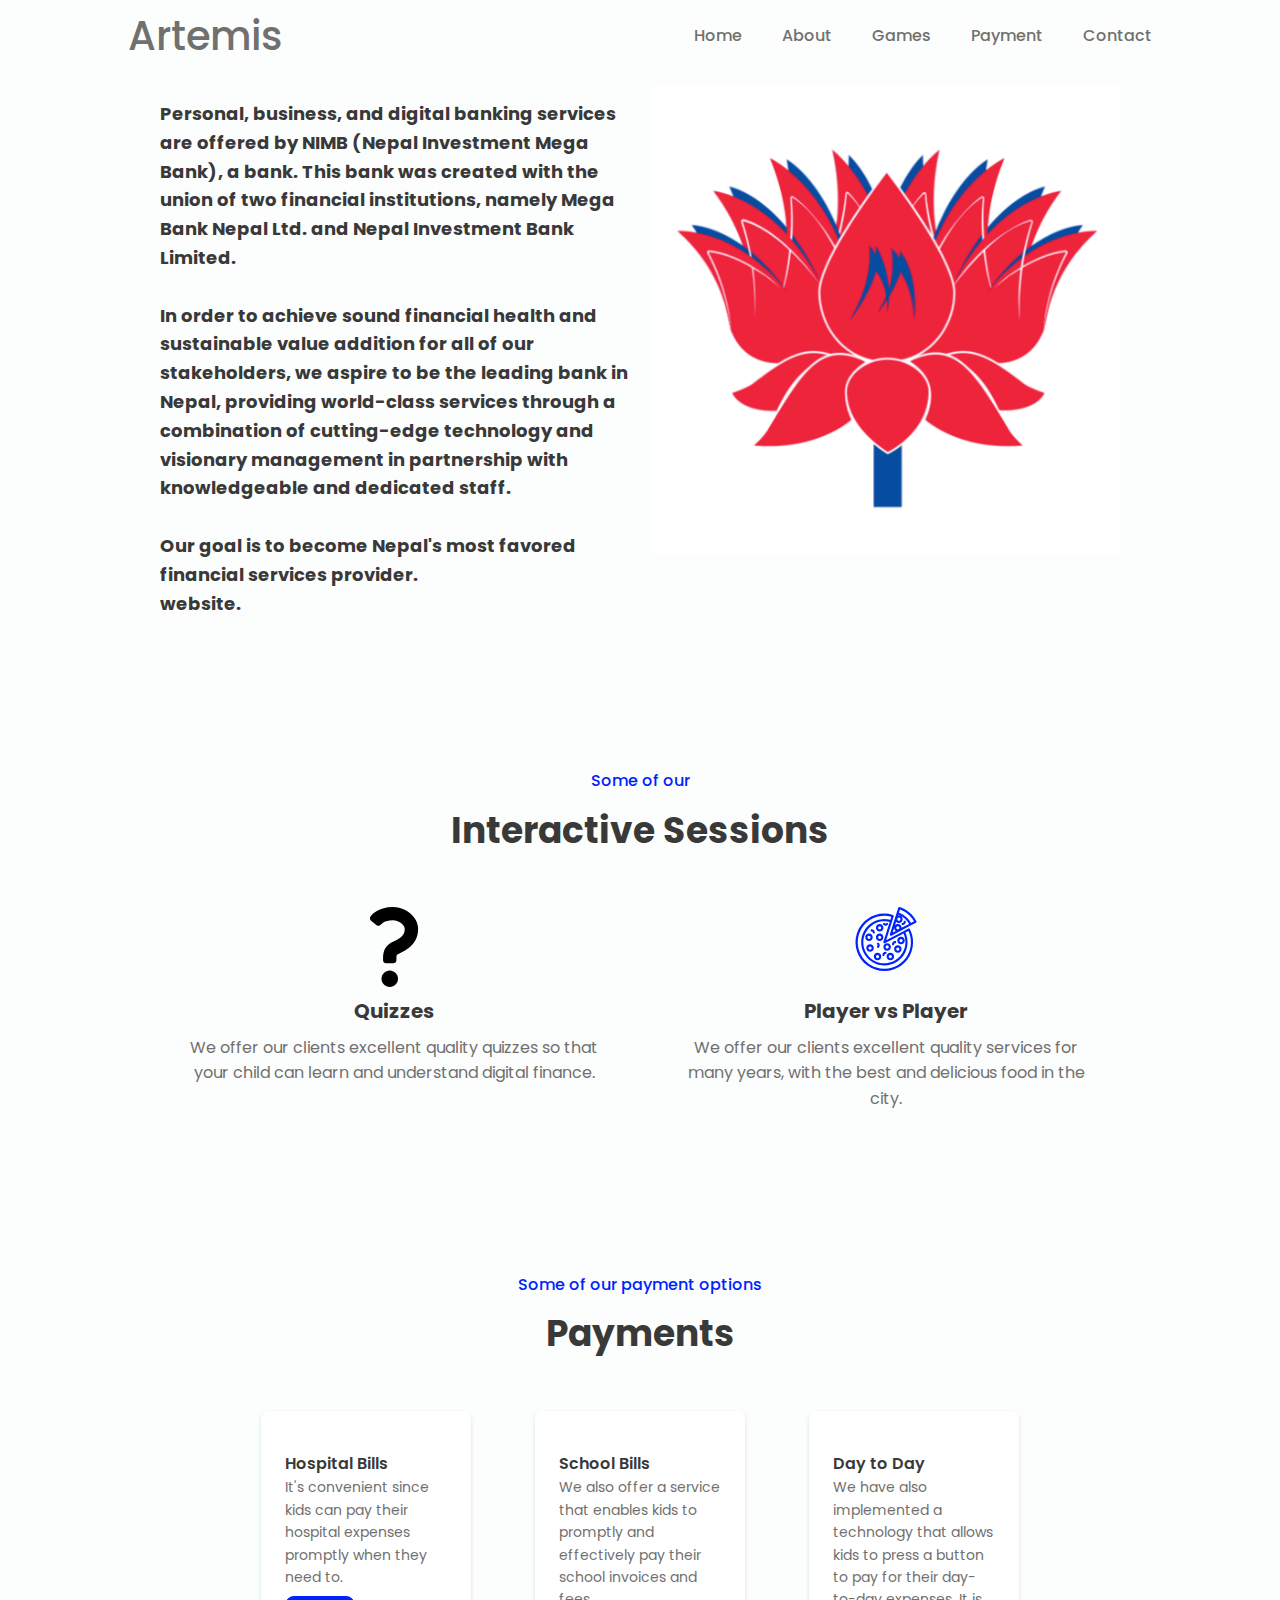
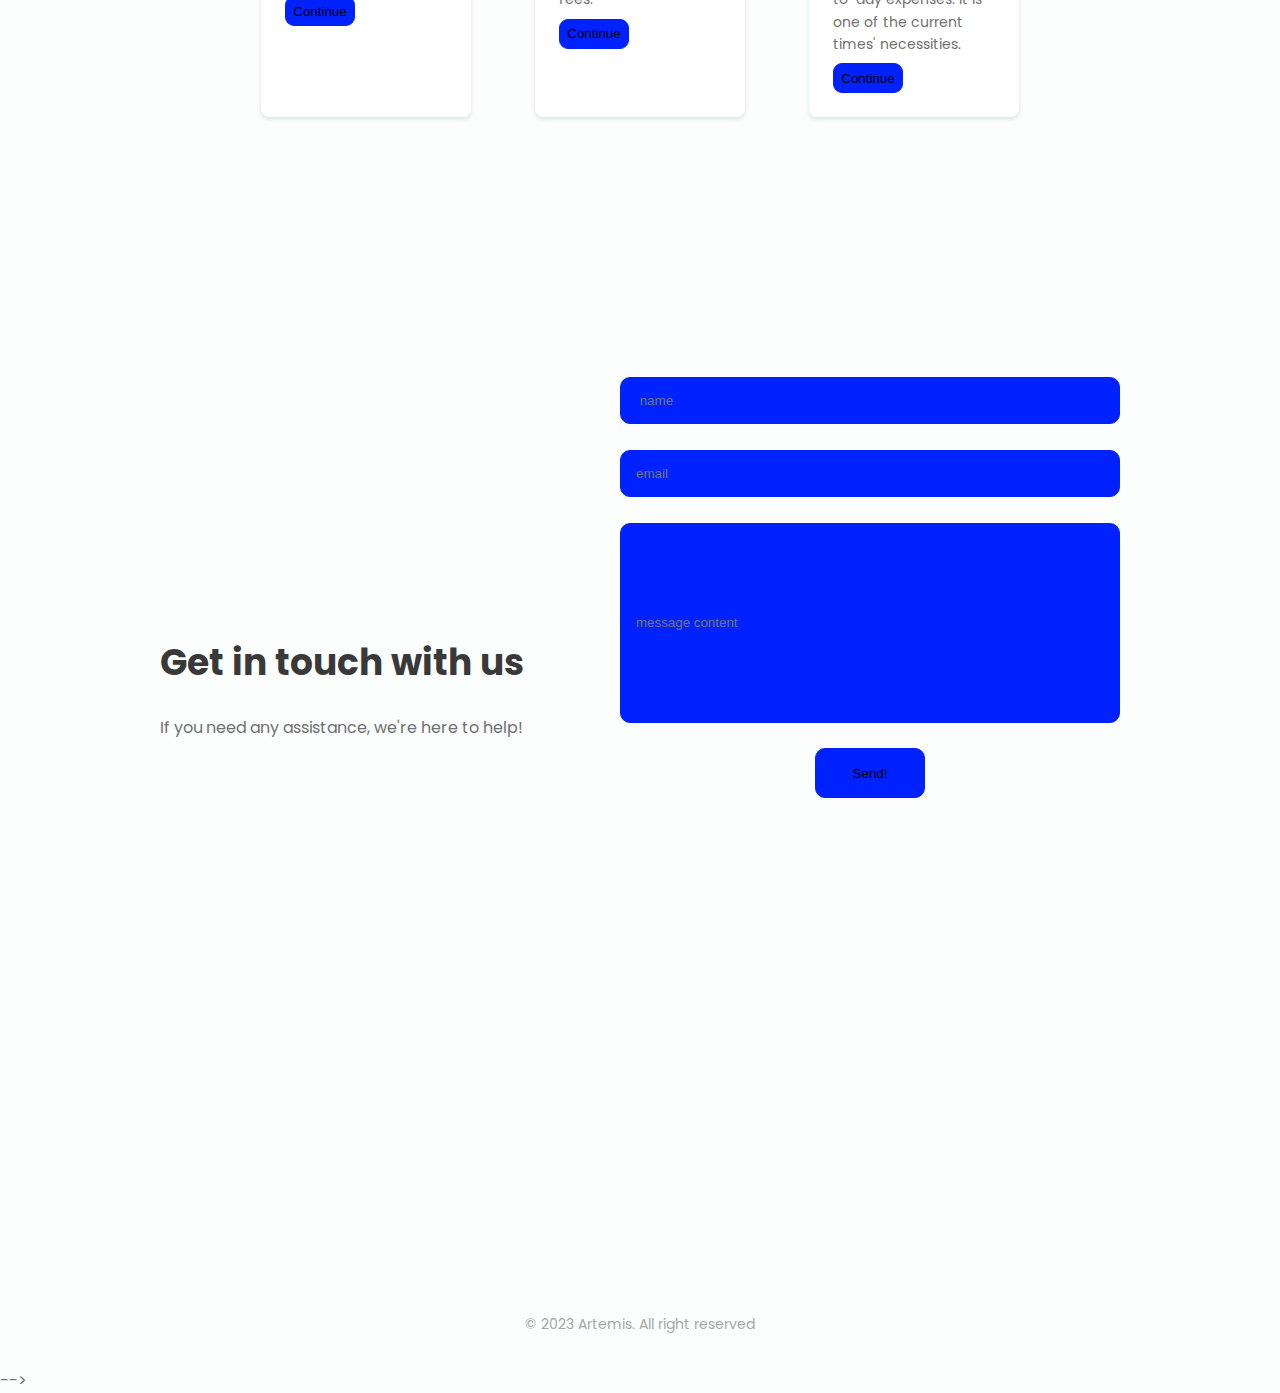
==== index.html @ 24372fba "Update index.html" ====
<!DOCTYPE html>
<html lang="en">
    <head>
        <meta charset="UTF-8">
        <meta name="viewport" content="width=device-width, initial-scale=1.0">

        <!--========== BOX ICONS ==========-->
        <link href='https://cdn.jsdelivr.net/npm/boxicons@2.0.5/css/boxicons.min.css' rel='stylesheet'>

        <!--========== CSS ==========-->
        <link rel="stylesheet" href="styles.css">

        <title>Home Page</title>
    </head>
    <body>

      
        <!--========== HEADER ==========-->
        <header class="l-header" id="header">
            <nav class="nav bd-container">
                <a href="#" class="nav__logo">Artemis</a>

                <div class="nav__menu" id="nav-menu">
                    <ul class="nav__list">
                        <li class="nav__item"><a href="#home" class="nav__link active-link">Home</a></li>
                        <li class="nav__item"><a href="#about" class="nav__link">About</a></li>
                        <li class="nav__item"><a href="#services" class="nav__link">Games</a></li>
                       
                        <li class="nav__item"><a href="#payment" class="nav__link">Payment</a></li>
                        <li class="nav__item"><a href="#contact" class="nav__link">Contact</a></li>


                       
                    </ul>
                </div>

                <div class="nav__toggle" id="nav-toggle">
                    <i class='bx bx-menu'></i>
                </div>
            </nav>
        </header>

        <main class="l-main">
            <!--========== HOME ==========-->
            <section class="home" id="home">
                <div class="home__container bd-container bd-grid">
                    <div class="home__data">
                        <h1 class="home__title">About us</h1>
                        <h2 class="home__subtitle">Personal, business, and digital banking services are offered by NIMB (Nepal Investment Mega Bank), a bank. This bank was created with the union of two financial institutions, namely Mega Bank Nepal Ltd. and Nepal Investment Bank Limited. 

<br><br>In order to achieve sound financial health and sustainable value addition for all of our stakeholders, we aspire to be the leading bank in Nepal, providing world-class services through a combination of cutting-edge technology and visionary management in partnership with knowledgeable and dedicated staff.
<br><br>Our goal is to become Nepal's most favored financial services provider.
<br> website.</h2>
                        
                    </div>
    
                    <img src="./unnamed.png" alt="" class="home__img">
                </div>
            </section>
            
            <!--========== ABOUT ==========-->
           
            <!--========== SERVICES ==========-->
            <section class="services section bd-container" id="services">
                <span class="section-subtitle">Some of our</span>
                <h2 class="section-title">Interactive Sessions</h2>

                <div class="services__container  bd-grid">
                    <div class="services__content">
                        <svg height="80px" width="80px" version="1.1" id="_x32_" xmlns="http://www.w3.org/2000/svg" xmlns:xlink="http://www.w3.org/1999/xlink" 
                        viewBox="0 0 512 512"  xml:space="preserve">
                   <style type="text/css">
                       .st0{fill:#000000;}
                   </style>
                   <g>
                       <path class="st0" d="M396.138,85.295c-13.172-25.037-33.795-45.898-59.342-61.03C311.26,9.2,280.435,0.001,246.98,0.001
                           c-41.238-0.102-75.5,10.642-101.359,25.521c-25.962,14.826-37.156,32.088-37.156,32.088c-4.363,3.786-6.824,9.294-6.721,15.056
                           c0.118,5.77,2.775,11.186,7.273,14.784l35.933,28.78c7.324,5.864,17.806,5.644,24.875-0.518c0,0,4.414-7.978,18.247-15.88
                           c13.91-7.85,31.945-14.173,58.908-14.258c23.517-0.051,44.022,8.725,58.016,20.717c6.952,5.941,12.145,12.594,15.328,18.68
                           c3.208,6.136,4.379,11.5,4.363,15.574c-0.068,13.766-2.742,22.77-6.603,30.442c-2.945,5.729-6.789,10.813-11.738,15.744
                           c-7.384,7.384-17.398,14.207-28.634,20.479c-11.245,6.348-23.365,11.932-35.612,18.68c-13.978,7.74-28.77,18.858-39.701,35.544
                           c-5.449,8.249-9.71,17.686-12.416,27.641c-2.742,9.964-3.98,20.412-3.98,31.071c0,11.372,0,20.708,0,20.708
                           c0,10.719,8.69,19.41,19.41,19.41h46.762c10.719,0,19.41-8.691,19.41-19.41c0,0,0-9.336,0-20.708c0-4.107,0.467-6.755,0.917-8.436
                           c0.773-2.512,1.206-3.14,2.47-4.668c1.29-1.452,3.895-3.674,8.698-6.331c7.019-3.946,18.298-9.276,31.07-16.176
                           c19.121-10.456,42.367-24.646,61.972-48.062c9.752-11.686,18.374-25.758,24.323-41.968c6.001-16.21,9.242-34.431,9.226-53.96
                           C410.243,120.761,404.879,101.971,396.138,85.295z"/>
                       <path class="st0" d="M228.809,406.44c-29.152,0-52.788,23.644-52.788,52.788c0,29.136,23.637,52.772,52.788,52.772
                           c29.136,0,52.763-23.636,52.763-52.772C281.572,430.084,257.945,406.44,228.809,406.44z"/>
                   </g>
                   </svg>
                        <h3 class="services__title">Quizzes</h3>
                        <p class="services__description">We offer our clients excellent quality quizzes so that your child can learn and understand digital finance.</p>
                    </div>

                    <div class="services__content">
                        <svg class="services__img" xmlns="">
                            <g clip-path="url(#clip0)">
                            <path d="M55.82 22.0395C55.5475 21.5164 54.9027 21.3132 54.3795 21.5855L54.3794 
                            21.5857L49.4885 24.1283H49.481L32.1524 33.1455L38.0258 14.5397C38.0258 14.5323 
                            38.0343 14.5269 38.0364 14.5184L39.6917 9.24302C39.8672 8.68077 39.5542 8.08249 
                            38.9922 7.90602C23.9044 3.04166 7.72977 11.3293 2.86527 26.4172C-1.99923 41.5051 
                            6.28852 57.6796 21.3763 62.5441C21.4918 62.5813 21.6074 62.6178 21.7234 62.6535C24.5311 
                            63.5434 27.4587 63.9975 30.4042 64.0002C42.9131 63.965 53.9649 55.8488 57.7422 
                            43.9239C60.0541 36.6656 59.3619 28.7836 55.82 22.0395ZM29.3406 34.962C29.164 
                            35.5247 29.4769 36.1241 30.0396 36.3008C30.3091 36.3854 30.601 36.3598 30.8517 
                            36.2296L49.4682 26.5439C49.5504 26.7222 49.638 26.8984 49.7149 27.0778C49.8216 
                            27.3362 49.9284 27.5957 50.0352 27.8584C50.173 28.2183 50.2969 28.5814 50.4133 
                            28.9466C50.5019 29.2243 50.5884 29.503 50.6653 29.7828C50.7625 30.1405 50.8457 
                            30.5015 50.9237 30.8635C50.9867 31.1539 51.0508 31.4433 51.101 31.7349C51.1629 
                            32.0969 51.2078 32.46 51.2505 32.8241C51.2857 33.1178 51.3242 33.4104 51.3466 
                            33.7051C51.3744 34.0778 51.3808 34.4526 51.3882 34.8253C51.3946 35.1126 51.4085 
                            35.3988 51.4021 35.686C51.3946 36.0822 51.3605 36.4784 51.3306 36.8746C51.3092 
                            37.1394 51.2996 37.4086 51.2697 37.6691C51.2163 38.1219 51.1341 38.5725 51.0561 
                            39.0232C51.0187 39.2304 50.9953 39.4386 50.9493 39.6447C50.8084 40.3036 50.6386 
                            40.9603 50.4325 41.6118C48.7654 46.9422 45.0355 51.3845 40.074 53.9491C39.6361 
                            54.1776 39.1865 54.3687 38.738 54.5642C28.0956 59.2052 15.7058 54.3402 11.0648 
                            43.6977C7.01535 34.4119 10.1643 23.5587 18.5549 17.8822C19.2289 17.4217 19.9288 
                            17.0002 20.6512 16.62C21.2172 16.3252 21.7949 16.0658 22.3769 15.8255C22.4784 
                            15.7828 22.5798 15.74 22.6823 15.6995C23.2519 15.4767 23.8243 15.2783 24.3995 
                            15.1047C24.4977 15.0748 24.5981 15.0502 24.6974 15.0224C25.2613 14.8633 25.8283 
                            14.7245 26.4007 14.6145C26.4456 14.6059 26.4904 14.5942 26.5363 14.5857C27.1344 
                            14.4789 27.7377 14.3956 28.3432 14.3368L28.6956 14.3048C29.2936 14.2578 29.8938 
                            14.2322 30.495 14.2375C30.5879 14.2375 30.6797 14.2439 30.7716 14.2461C31.3109 
                            14.2567 31.8512 14.2909 32.3905 14.3443C32.5144 14.3561 32.6372 14.3657 32.7611 
                            14.3796C33.3569 14.4507 33.9522 14.5461 34.5466 14.6657C34.6715 14.6914 34.7965 14.7234 34.9214 
                            14.7512C35.1681 14.8067 35.4137 14.8804 35.6604 14.9445L29.3406 34.962ZM55.6993 43.2777C51.2801 
                            57.2726 36.3525 65.0352 22.3577 60.616C15.642 58.4955 10.0427 53.7957 6.79003 47.5492C-0.00601205
                            34.5574 5.01667 18.5164 18.0083 11.7204C23.9533 8.61056 30.8553 7.86704 37.3263 9.6392L36.3097 
                            12.8824C36.0897 12.8236 35.8675 12.7895 35.6465 12.7382C35.3261 12.6613 34.9983 12.5887 34.6726 
                            12.5246C34.2743 12.4488 33.877 12.3879 33.4776 12.3335C33.1412 12.2865 32.8059 12.2406 32.4695 
                            12.2096C32.0733 12.1722 31.6793 12.1541 31.2842 12.137C30.9457 12.1231 30.6082 12.1071 30.2707 
                            12.1071C29.8724 12.1071 29.4762 12.1306 29.079 12.153C28.7458 12.1712 28.4148 12.1829 28.0837 
                            12.216C27.6779 12.2555 27.2743 12.3228 26.8717 12.3826C26.5513 12.4307 26.2309 12.4702 25.917 
                            12.5321C25.4984 12.6154 25.084 12.7254 24.6686 12.8311C24.3728 12.9069 24.0749 12.9699 23.7812 
                            13.0575C23.338 13.1899 22.9013 13.3533 22.4634 13.5135C22.205 13.6075 21.9434 13.6854 21.6881 
                            13.7901C21.1542 14.0037 20.6363 14.2557 20.1173 14.512C19.9667 14.5867 19.8108 14.6444 19.6613 
                            14.7256C19.0408 15.0459 18.446 15.4037 17.864 15.7742C7.77422 22.2215 4.26621 35.2991 9.77477 
                            45.9303C9.78332 45.9474 9.78972 45.9645 9.79827 45.9805C9.81963 46.0211 9.84632 46.0574 9.86661 
                            46.0979C12.6976 51.506 17.5617 55.5673 23.3882 57.3877C23.4202 57.3983 23.4523 57.4037 23.4833 
                            57.4133C24.1154 57.6098 24.7519 57.7732 25.3916 57.9141C25.6222 57.9654 25.854 58.0049 26.0857 
                            58.0497C26.5395 58.1352 26.9945 58.2099 27.4505 58.2633C27.7046 58.2954 27.9577 58.3263 28.2119 
                            58.3509C28.6871 58.3957 29.1623 58.4224 29.6375 58.4374C29.8511 58.4449 30.0646 58.4609 30.2697 
                            58.462C30.3081 58.462 30.3466 58.462 30.385 58.462C30.9681 58.462 31.5501 58.4321 32.1299 
                            58.3872C32.3061 58.3733 32.4813 58.3573 32.6564 58.3391C33.2843 58.2772 33.9101 58.196 34.5306 
                            58.0818C34.6373 58.0626 34.7441 58.0359 34.8509 58.0145C35.4148 57.9077 35.9743 57.7668 36.5307 
                            57.6119C36.677 57.5713 36.8233 57.534 36.9685 57.4902C37.5836 57.3065 38.1913 57.094 38.7936 
                            56.858C38.9281 56.8046 39.0605 56.7512 39.194 56.6935C39.8241 56.4319 40.4488 56.1521 41.0607 
                            55.8392C46.5215 53.0152 50.6262 48.1245 52.4604 42.2568C52.4924 42.1564 52.5106 42.0539 52.5405 
                            41.9535C52.7274 41.3352 52.8961 40.7158 53.0296 40.0911C53.0819 39.8455 53.1107 39.5988 53.1545 
                            39.3521C53.2421 38.8673 53.3318 38.3835 53.3884 37.8966C53.4204 37.6189 53.429 37.3413 53.4514 
                            37.0626C53.4866 36.6066 53.5251 36.1516 53.5336 35.6967C53.54 35.402 53.524 35.1083 53.5187 
                            34.8136C53.5101 34.3768 53.5027 33.9401 53.4685 33.5044C53.445 33.1979 53.4023 32.8935 53.367 
                            32.5881C53.3168 32.1684 53.2666 31.7509 53.1951 31.3344C53.1396 31.014 53.068 30.7044 52.9997 
                            30.3893C52.9121 29.991 52.8224 29.5938 52.7146 29.1986C52.6249 28.8783 52.5213 28.5515 
                            52.4177 28.229C52.297 27.8552 52.1721 27.4815 52.0322 27.1141C51.9051 26.7788 51.7652 
                            26.4467 51.6221 26.1156C51.5399 25.9266 51.4758 25.7333 51.3882 25.5454L54.4007 
                            23.9777C57.2654 30.0137 57.7296 36.9125 55.6993 43.2777Z"/>
                            <path d="M62.4099 14.2524C58.9465 7.45084 52.8892 2.33112 45.6056 0.0494396C45.0432 -0.127563 44.4439 
                            0.184527 44.2665 0.74677L42.5888 6.06592L35.8686 27.366C35.7386 27.7788 35.8706 28.2291 36.2029 
                            28.5065C36.5352 28.7839 37.002 28.8333 37.385 28.6315L57.0448 18.2729L61.9571 15.6833C62.4744 
                            15.4107 62.6762 14.7729 62.4099 14.2524ZM44.8965 10.6002C45.7812 10.6002 46.4984 11.3174 46.4984 
                            12.202C46.4984 13.0866 45.7812 13.8038 44.8965 13.8038C44.0119 13.8038 43.2947 13.0866 43.2947 
                            12.202C43.2947 11.3174 44.0119 10.6002 44.8965 10.6002ZM38.6878 25.5314L40.1167 21.0003C40.1946 
                            22.1759 40.8244 23.2453 41.8146 23.8836L38.6878 25.5314ZM43.8287 22.3469C42.944 22.3469 42.2268 
                            21.6297 42.2268 20.7451C42.2268 19.8605 42.944 19.1433 43.8287 19.1433C44.7133 19.1433 45.4305 
                            19.8605 45.4305 20.7451C45.4305 21.6299 44.7133 22.3469 43.8287 22.3469ZM47.5673 20.8583C47.5673 
                            20.8188 47.5791 20.7825 47.5791 20.743C47.5884 18.6876 45.9297 17.0139 43.8744 17.0046C42.7351 16.9994 
                            41.6562 17.5164 40.9464 18.4075L42.1136 14.672C43.4742 16.2298 45.84 16.3897 47.3979 15.0292C48.9557 
                            13.6686 49.1156 11.3028 47.7551 9.74493C46.8342 8.69052 45.4021 8.23774 44.0424 8.57119L44.2944 
                            7.77561C44.4759 7.84289 44.6607 7.90482 44.8401 7.97744C45.0857 8.07675 45.3302 8.17714 45.5705 
                            8.28499C45.9379 8.44945 46.2967 8.62778 46.6523 8.81253C46.8744 8.92786 47.0997 9.03999 47.3176 
                            9.16386C47.6956 9.37744 48.0651 9.61024 48.425 9.84731C48.6022 9.96264 48.7849 10.0694 48.9589 
                            10.1912C49.4722 10.5472 49.9706 10.9269 50.454 11.3306L50.4945 11.3616C50.9858 11.777 51.4556 12.2159 
                            51.9052 12.6804C52.0494 12.8278 52.1829 12.988 52.3238 13.1396C52.6218 13.46 52.9154 13.79 53.1942 
                            14.1327C53.3501 14.325 53.4964 14.5257 53.6459 14.7244C53.8904 15.0447 54.1286 15.3758 54.355 15.7143C54.5002 
                            15.9279 54.6401 16.1553 54.7821 16.3796C54.8889 16.5494 54.9818 16.7266 55.0822 16.8996L47.5673 20.8583ZM56.9829 
                            15.8937C56.8654 15.6876 56.7287 15.4964 56.6049 15.2946C56.45 15.0415 56.2941 14.7884 56.1297 14.5471C55.883 
                            14.1765 55.6213 13.8188 55.3544 13.4653C55.1867 13.2421 55.0233 13.0147 54.8471 12.799C54.5428 12.4231 54.2203 
                            12.0664 53.8946 11.7118C53.7355 11.5399 53.5859 11.3594 53.4215 11.1918C52.9271 10.6877 52.4145 10.204 51.8763 
                            9.748L51.8602 9.73305C51.3167 9.27386 50.7486 8.8435 50.1634 8.43663C49.9722 8.30421 49.7704 8.18781 49.576 
                            8.06074C49.1724 7.79697 48.7655 7.53854 48.3448 7.3004C48.1034 7.16478 47.8546 7.04304 47.6079 6.91489C47.2139 
                            6.71093 46.8177 6.51337 46.4108 6.33076C46.1428 6.21222 45.8715 6.10223 45.5981 5.9933C45.3771 5.90467 45.1646 
                            5.80108 44.9403 5.71886L45.9783 2.42229C51.9362 4.55766 56.9208 8.77582 60.0125 14.2983L56.9829 15.8937Z"/>
                            <path d="M25.6746 17.0076C23.6103 17.0076 21.937 18.6809 21.937 20.7452C21.937 22.8094 23.6103 24.4828 25.6746 
                            24.4828C27.7388 24.4828 29.4122 22.8094 29.4122 20.7452C29.4122 18.6809 27.7388 17.0076 25.6746 17.0076ZM25.6746 
                            22.347C24.7899 22.347 24.0727 21.6298 24.0727 20.7452C24.0727 19.8606 24.7899 19.1433 25.6746 19.1433C26.5592 
                            19.1433 27.2764 19.8606 27.2764 20.7452C27.2764 21.6299 26.5592 22.347 25.6746 22.347Z"/>
                            <path d="M14.9957 26.6185C12.9315 26.6185 11.2581 28.2919 11.2581 30.3561C11.2581 32.4204 12.9315 34.0938 14.9957 
                            34.0938C17.0599 34.0938 18.7333 32.4204 18.7333 30.3561C18.7333 28.2919 17.0599 26.6185 14.9957 26.6185ZM14.9957 
                            31.958C14.1111 31.958 13.3938 31.2408 13.3938 30.3561C13.3938 29.4715 14.1111 28.7543 14.9957 28.7543C15.8803 
                            28.7543 16.5975 29.4715 16.5975 30.3561C16.5975 31.2409 15.8803 31.958 14.9957 31.958Z"/>
                            <path d="M25.6746 26.6185C23.6103 26.6185 21.937 28.2919 21.937 30.3561C21.937 32.4204 23.6103 34.0938 
                            25.6746 34.0938C27.7388 34.0938 29.4122 32.4204 29.4122 30.3561C29.4122 28.2919 27.7388 26.6185 25.6746 
                            26.6185ZM25.6746 31.958C24.7899 31.958 24.0727 31.2408 24.0727 30.3561C24.0727 29.4715 24.7899 28.7543 
                            25.6746 28.7543C26.5592 28.7543 27.2764 29.4715 27.2764 30.3561C27.2764 31.2409 26.5592 31.958 25.6746 31.958Z"/>
                            <path d="M36.3534 45.8406C34.2892 45.8406 32.6158 47.514 32.6158 49.5782C32.6158 51.6424 34.2892 53.3158 
                            36.3534 53.3158C38.4177 53.3158 40.0911 51.6424 40.0911 49.5782C40.0911 47.514 38.4177 45.8406 36.3534 
                            45.8406ZM36.3534 51.18C35.4688 51.18 34.7516 50.4628 34.7516 49.5782C34.7516 48.6936 35.4688 47.9764 
                            36.3534 47.9764C37.2381 47.9764 37.9553 48.6936 37.9553 49.5782C37.9553 50.4629 37.2381 51.18 36.3534 51.18Z"/>
                            <path d="M43.8287 38.3654C41.7644 38.3654 40.091 40.0387 40.091 42.103C40.091 44.1672 41.7644 45.8406 43.8287 
                            45.8406C45.8929 45.8406 47.5663 44.1672 47.5663 42.103C47.5663 40.0387 45.8929 38.3654 43.8287 38.3654ZM43.8287 
                            43.7048C42.944 43.7048 42.2268 42.9876 42.2268 42.103C42.2268 41.2184 42.944 40.5011 43.8287 40.5011C44.7133 
                            40.5011 45.4305 41.2184 45.4305 42.103C45.4305 42.9877 44.7133 43.7048 43.8287 43.7048Z"/>
                            <path d="M47.0323 29.8223C44.9681 29.8223 43.2947 31.4956 43.2947 33.5599C43.2947 35.6241 44.9681 37.2975 47.0323 
                            37.2975C49.0966 37.2975 50.7699 35.6241 50.7699 33.5599C50.7699 31.4956 49.0966 29.8223 47.0323 29.8223ZM47.0323 
                            35.1617C46.1477 35.1617 45.4305 34.4445 45.4305 33.5599C45.4305 32.6753 46.1477 31.958 47.0323 31.958C47.9169 
                            31.958 48.6342 32.6753 48.6342 33.5599C48.6342 34.4446 47.9169 35.1617 47.0323 35.1617Z"/>
                            <path d="M16.0636 37.2975C13.9993 37.2975 12.326 38.9709 12.326 41.0351C12.326 43.0993 13.9993 44.7727 16.0636 
                            44.7727C18.1278 44.7727 19.8012 43.0993 19.8012 41.0351C19.8012 38.9709 18.1278 37.2975 16.0636 37.2975ZM16.0636 
                            42.6369C15.179 42.6369 14.4617 41.9197 14.4617 41.0351C14.4617 40.1505 15.179 39.4333 16.0636 39.4333C16.9482 
                            39.4333 17.6654 40.1505 17.6654 41.0351C17.6654 41.9198 16.9482 42.6369 16.0636 42.6369Z"/>
                            <path d="M33.1498 36.2296C31.0856 36.2296 29.4122 37.903 29.4122 39.9672C29.4122 42.0314 31.0856 43.7048 33.1498 
                            43.7048C35.214 43.7048 36.8874 42.0314 36.8874 39.9672C36.8874 37.903 35.214 36.2296 33.1498 36.2296ZM33.1498 
                            41.5691C32.2652 41.5691 31.5479 40.8518 31.5479 39.9672C31.5479 39.0826 32.2652 38.3654 33.1498 38.3654C34.0344 
                            38.3654 34.7516 39.0826 34.7516 39.9672C34.7516 40.852 34.0344 41.5691 33.1498 41.5691Z"/>
                            <path d="M23.5388 45.8406C21.4746 45.8406 19.8012 47.514 19.8012 49.5782C19.8012 51.6424 21.4746 53.3158 23.5388 
                            53.3158C25.603 53.3158 27.2764 51.6424 27.2764 49.5782C27.2764 47.514 25.603 45.8406 23.5388 45.8406ZM23.5388 
                            51.18C22.6542 51.18 21.937 50.4628 21.937 49.5782C21.937 48.6936 22.6542 47.9764 23.5388 47.9764C24.4234 
                            47.9764 25.1406 48.6936 25.1406 49.5782C25.1406 50.4629 24.4234 51.18 23.5388 51.18Z"/>
                            <path d="M17.6654 22.347C17.0757 22.347 16.5975 22.8252 16.5975 23.4149C16.5975 24.0047 17.0757 24.4828 17.6654 
                            24.4828C18.2551 24.4828 18.7333 24.961 18.7333 25.5507C18.7333 26.1405 19.2114 26.6186 19.8012 26.6186C20.3909 
                            26.6186 20.8691 26.1405 20.8691 25.5507C20.8691 23.7815 19.4348 22.347 17.6654 22.347Z"/>
                            <path d="M31.5479 44.7727C29.7786 44.7727 28.3443 46.207 28.3443 47.9764C28.3443 48.5661 28.8224 49.0443 29.4122 
                            49.0443C30.0019 49.0443 30.4801 48.5661 30.4801 47.9764C30.4801 47.3866 30.9582 46.9085 31.5479 46.9085C32.1377 
                            46.9085 32.6158 46.4303 32.6158 45.8406C32.6158 45.2509 32.1377 44.7727 31.5479 44.7727Z"/>
                            <path d="M33.8135 16.252C33.3962 15.835 32.72 15.8353 32.303 16.2526C31.8806 16.6564 31.2153 16.6564 30.793 
                            16.2526C30.3759 15.8353 29.6997 15.835 29.2824 16.252C28.8651 16.6691 28.8649 17.3453 29.2819 17.7626C30.5327 
                            19.0141 32.561 19.0147 33.8126 17.764C33.8131 17.7635 33.8135 17.7631 33.814 17.7626C34.231 17.3453 34.2308 
                            16.6691 33.8135 16.252Z"/>
                            <path d="M41.1589 34.0938C39.3896 34.0938 37.9553 35.528 37.9553 37.2974C37.9553 37.8871 38.4334 38.3653 39.0232 
                            38.3653C39.6129 38.3653 40.0911 37.8871 40.0911 37.2974C40.0911 36.7077 40.5692 36.2295 41.1589 36.2295C41.7487 
                            36.2295 42.2268 35.7514 42.2268 35.1616C42.2268 34.5719 41.7487 34.0938 41.1589 34.0938Z"/>
                            <path d="M24.8292 36.0997C24.8287 36.0992 24.8283 36.0988 24.8277 36.0982C24.4105 35.6812 23.7342 35.6815 23.3172 
                            36.0988C22.9002 36.516 22.9005 37.1923 23.3177 37.6093C23.7346 38.0263 23.7346 38.7023 23.3177 39.1193C22.9002 
                            39.5358 22.8993 40.212 23.3159 40.6295C23.3161 40.6298 23.3164 40.6301 23.3167 40.6303C23.7334 41.0476 24.4097 
                            41.048 24.8269 40.6311C24.8272 40.6309 24.8275 40.6306 24.8277 40.6303C26.0793 39.3797 26.0798 37.3513 24.8292 
                            36.0997Z"/>
                            <path d="M50.7699 13.804C50.1802 13.804 49.702 14.2821 49.702 14.8718C49.702 15.4616 49.2239 15.9397 48.6342 
                            15.9397C48.0444 15.9397 47.5663 16.4179 47.5663 17.0076C47.5663 17.5974 48.0444 18.0755 48.6342 18.0755C50.4035 
                            18.0755 51.8378 16.6412 51.8378 14.8718C51.8378 14.2821 51.3597 13.804 50.7699 13.804Z"/>
                            </g>
                            <defs>
                            <clipPath id="clip0">
                            <rect width="64" height="64" fill="white" d/>
                            </clipPath>
                            </defs>
                        </svg>
                        <h3 class="services__title">Player vs Player</h3>
                        <p class="services__description">We offer our clients excellent quality services for many years, with the best and delicious food in the city.</p>
                    </div>

                    
                </div>
                
            </section>

            <!--========== MENU ==========-->
            <section class="menu section bd-container" id="menu">
                <span class="section-subtitle">Some of our payment options</span>
                <h2 class="section-title">Payments</h2>

                <div class="menu__container bd-grid">
                    <div class="menu__content">
                        <img src="assets/img/plate1.png" alt="" class="menu__img">
                        <h3 class="menu__name">Hospital Bills</h3>
                        <span class="menu__detail">It's convenient since kids can pay their hospital expenses promptly when they need to.</span>
                        <div class="learnmore">
                            <a href="./hospital.html"><input type="submit" value="Continue" placeholder="Continue" id="submitwalakura"></a>
                            </div>
                        <!--<a href="#" class="button menu__button"><i class='bx bx-cart-alt'></i></a>-->
                    </div>

                    <div class="menu__content">
                        <img src="assets/img/plate2.png" alt="" class="menu__img">
                        <h3 class="menu__name">School Bills</h3>
                        <span class="menu__detail">We also offer a service that enables kids to promptly and effectively pay their school invoices and fees.</span>
                        <div class="learnmore">
                            <a href="./School.html"><input type="submit" value="Continue" placeholder="Continue" id="submitwalakura"></a>
                            </div>
                       
                         <!--<a href="#" class="button menu__button"><i class='bx bx-cart-alt'></i></a>-->
                    </div>
                    
                    <div class="menu__content">
                        <img src="assets/img/plate3.png" alt="" class="menu__img">
                        <h3 class="menu__name">Day to Day</h3>
                        <span class="menu__detail">We have also implemented a technology that allows kids to press a button to pay for their day-to-day expenses. It is one of the current times' necessities. 
                        </span>
                        <div class="learnmore">
                            <a href="Daytoday.html"><input type="submit" value="Continue" placeholder="Continue" id="submitwalakura"></a>
                            </div>
                        
                          <!--<a href="#" class="button menu__button"><i class='bx bx-cart-alt'></i></a>-->
                    </div>
                    

                    </div>
                </div>
            </section>

            <!--========== CONTACT US ==========-->
            <section class="contact section bd-container" id="contact">
                <div class="contact__container bd-grid">
                    <div class="contact__data">
                        
                        <h2 class="section-title contact__initial">Get in touch with us</h2>
                        <p>If you need any assistance, we're here to help!</p>
                       
                    </div>

                    <div class="formcontainer">
                        
            
                        <form action="./socials.html" class="register">
            
                            <input type="text" placeholder=" name" name="fname" id="name">
                            <br><br>
            
            
                            <input type="text" placeholder="email" name="lname" id="name">
                            <br><br>
            
                            <input type="text" placeholder="message content" name="message" id="message" max="" min=0">
                            <br><br>
            
                            <input type="submit" id="submit" value="Send!">
            
                            <br><br>
            
                            <footer>
                                
                            </footer>
            
            
            
                    </div>

                    

        </main>

        <!--========== FOOTER ==========-->
        <footer class="footer section bd-container">
           
            
             <!-- <div class="footer__container bd-grid">
                <div class="footer__content">
                    <a href="#" class="footer__logo">Tasty Food</a>
                    <span class="footer__description">Restaurant</span>
                    <div>
                        <a href="#" class="footer__social"><i class='bx bxl-facebook'></i></a>
                        <a href="#" class="footer__social"><i class='bx bxl-instagram'></i></a>
                        <a href="#" class="footer__social"><i class='bx bxl-twitter'></i></a>
                    </div>
                </div>

                <div class="footer__content">
                    <h3 class="footer__title">Services</h3>
                    <ul>
                        <li><a href="#" class="footer__link">Delivery</a></li>
                        <li><a href="#" class="footer__link">Pricing</a></li>
                        <li><a href="#" class="footer__link">Fast food</a></li>
                        <li><a href="#" class="footer__link">Reserve your spot</a></li>
                    </ul>
                </div>

                <div class="footer__content">
                    <h3 class="footer__title">Information</h3>
                    <ul>
                        <li><a href="#" class="footer__link">Event</a></li>
                        <li><a href="#" class="footer__link">Contact us</a></li>
                        <li><a href="#" class="footer__link">Privacy policy</a></li>
                        <li><a href="#" class="footer__link">Terms of services</a></li>
                    </ul>
                </div>

                <div class="footer__content">
                    <h3 class="footer__title">Adress</h3>
                    <ul>
                        <li>Lima - Peru</li>
                        <li>Jr Union #999</li>
                        <li>999 - 888 - 777</li>
                        <li>tastyfood@email.com</li>
                    </ul>
                </div>
            </div>-->

            <p class="footer__copy">&#169; 2023 Artemis. All right reserved</p>
        </footer> -->

        <!--========== SCROLL REVEAL ==========-->
        <script src="https://unpkg.com/scrollreveal"></script>

        <!--========== MAIN JS ==========-->
        <script src="assets/js/main.js"></script>
    </body>
</html>
---- styles.css ----
/*===== GOOGLE FONTS =====*/
@import url("https://fonts.googleapis.com/css2?family=Poppins:wght@400;500;600&display=swap");

/*===== VARIABLES CSS =====*/
:root {
  --header-height: 3rem;

  /*========== Colors ==========*/
  --first-color: #0022ff;
  --first-color-alt: #048654;
  --title-color: #393939;
  --text-color: #707070;
  --text-color-light: #A6A6A6;
  --body-color: #FBFEFD;
  --container-color: #FFFFFF;

  /*========== Font and typography ==========*/
  --body-font: 'Poppins', sans-serif;
  --biggest-font-size: 2.25rem;
  --h1-font-size: 1.5rem;
  --h2-font-size: 1.25rem;
  --h3-font-size: 1rem;
  --normal-font-size: .938rem;
  --small-font-size: .813rem;
  --smaller-font-size: .75rem;

  /*========== Font weight ==========*/
  --font-medium: 500;
  --font-semi-bold: 600;

  /*========== Margenes ==========*/
  --mb-1: .5rem;
  --mb-2: 1rem;
  --mb-3: 1.5rem;
  --mb-4: 2rem;
  --mb-5: 2.5rem;
  --mb-6: 3rem;

  /*========== z index ==========*/
  --z-tooltip: 10;
  --z-fixed: 100;
}

@media screen and (min-width: 768px){
  :root{
    --biggest-font-size: 4rem;
    --h1-font-size: 2.25rem;
    --h2-font-size: 1.5rem;
    --h3-font-size: 1.25rem;
    --normal-font-size: 1rem;
    --small-font-size: .875rem;
    --smaller-font-size: .813rem;
  }
}

/*========== BASE ==========*/
*,::before,::after{
  box-sizing: border-box;
}

html{
  scroll-behavior: smooth;
}

/*========== Variables Dark theme ==========*/
body.dark-theme{
  --title-color: #F1F3F2;
  --text-color: #C7D1CC;
  --body-color: #1D2521;
  --container-color: #27302C;
}

/*========== Button Dark/Light ==========*/


body{
  margin: var(--header-height) 0 0 0;
  font-family: var(--body-font);
  font-size: var(--normal-font-size);
  background-color: var(--body-color);
  color: var(--text-color);
  line-height: 1.6;
}

h1,h2,h3,p,ul{
  margin: 0;
}

ul{
  padding: 0;
  list-style: none;
}

a{
  text-decoration: none;
}

img{
  max-width: 100%;
  height: auto;
}

/*========== CLASS CSS ==========*/
.section{
  padding: 4rem 0 2rem;
}

.section-title, .section-subtitle{
  text-align: center;
}

.section-title{
  font-size: var(--h1-font-size);
  color: var(--title-color);
  margin-bottom: var(--mb-3);
}

.section-subtitle{
  display: block;
  color: var(--first-color);
  font-weight: var(--font-medium);
  margin-bottom: var(--mb-1);
}

/*========== LAYOUT ==========*/
.bd-container{
  max-width: 960px;
  width: calc(100% - 2rem);
  margin-left: var(--mb-2);
  margin-right: var(--mb-2);
}

.bd-grid{
  display: grid;
  gap: 1.5rem;
}

.l-header{
  width: 100%;
  position: fixed;
  top: 0;
  left: 0;
  z-index: var(--z-fixed);
  background-color: var(--body-color);
}

/*========== NAV ==========*/
.nav{
  max-width: 1024px;
  height: var(--header-height);
  display: flex;
  justify-content: space-between;
  align-items: center;
}

@media screen and (max-width: 768px){
  .nav__menu{
    position: fixed;
    top: -100%;
    left: 0;
    width: 100%;
    padding: 1.5rem 0 1rem;
    text-align: center;
    background-color: var(--body-color);
    transition: .4s;
    box-shadow: 0 4px 4px rgba(0,0,0,.1);
    border-radius: 0 0 1rem 1rem;
    z-index: var(--z-fixed);
  }
}

.nav__item{
  margin-bottom: var(--mb-2);
}

.nav__link, .nav__logo, .nav__toggle{
  color: var(--text-color);
  font-weight: var(--font-medium);
}

.nav__logo{
  font-size: 40px;
}

.nav__logo:hover{
  color: var(--first-color);
}

.nav__link{
  transition: .3s;
}

.nav__link:hover{
  color: var(--first-color);
}

.nav__toggle{
  font-size: 1.3rem;
  cursor: pointer;
}



/*========== HOME ==========*/
.home__container{
  height: calc(100vh - var(--header-height));
  align-content: center;
}

.home__title{
  font-size: var(--biggest-font-size);
  color: var(--first-color);
  margin-bottom: var(--mb-1);
}

.home__subtitle{
  font-size: 18px;
  color: var(--title-color);
  margin-bottom: var(--mb-4);
}

.home__img{
  width: 300px;
  justify-self: center;
}

/*========== BUTTONS ==========*/
.button{
  display: inline-block;
  background-color: var(--first-color);
  color: #FFF;
  padding: .75rem 1rem;
  border-radius: .5rem;
  transition: .3s;
}

.button:hover{
  background-color: var(--first-color-alt);
}

/*========== ABOUT ==========*/
.about__data{
  text-align: center;
}

.about__description{
  margin-bottom: var(--mb-3);
}

.about__img{
  width: 280px;
  border-radius: .5rem;
  justify-self: center;
}

/*========== SERVICES ==========*/
.services__container{
  row-gap: 2.5rem;
  grid-template-columns: repeat(auto-fit, minmax(220px, 1fr));
}

.services__content{
  text-align: center;
}

.services__img{
  width: 64px;
  height: 64px;
  fill: var(--first-color);
  margin-bottom: var(--mb-2);
}

.services__title{
  font-size: var(--h3-font-size);
  color: var(--title-color);
  margin-bottom: var(--mb-1);
}

.services__description{
  padding: 0 1.5rem;
}

/*========== MENU ==========*/
.menu__container{
  grid-template-columns: repeat(2, 1fr);
  justify-content: center;
}

.menu__content{
  position: relative;
  display: flex;
  flex-direction: column;
  background-color: var(--container-color);
  border-radius: .5rem;
  box-shadow: 0 2px 4px rgba(3,74,40,.15);
  padding: .75rem;
}

.menu__img{
  width: 100px;
  align-self: center;
  margin-bottom: var(--mb-2);
}

.menu__name, .menu__preci{
  font-weight: var(--font-semi-bold);
  color: var(--title-color);
}

.menu__name{
  font-size: var(--normal-font-size);
}

.menu__detail, .menu__preci{
  font-size: var(--small-font-size);
}

.menu__detail{
  margin-bottom: var(--mb-1);
}

.menu__button{
  position: absolute;
  bottom: 0;
  right: 0;
  display: flex;
  padding: .625rem .813rem;
  border-radius: .5rem 0 .5rem 0;
}

/*========== APP ==========*/
.app__data{
  text-align: center;
}

.app__description{
  margin-bottom: var(--mb-5);
}

.app__stores{
  margin-bottom: var(--mb-4);
}

.app__store{
  width: 120px;
  margin: 0 var(--mb-1);
}

.app__img{
  width: 230px;
  justify-self: center;
}

/*========== CONTACT ==========*/
.contact__container{
  text-align: center;
}

.contact__description{
  margin-bottom: var(--mb-3);
}

/*========== FOOTER ==========*/
.footer__container{
  grid-template-columns: repeat(auto-fit, minmax(220px, 1fr));
  row-gap: 2rem;
}

.footer__logo{
  font-size: var(--h3-font-size);
  color: var(--first-color);
  font-weight: var(--font-semi-bold);
}

.footer__description{
  display: block;
  font-size: var(--small-font-size);
  margin: .25rem 0 var(--mb-3);
}

.footer__social{
  font-size: 1.5rem;
  color: var(--title-color);
  margin-right: var(--mb-2);
}

.footer__title{
  font-size: var(--h2-font-size);
  color: var(--title-color);
  margin-bottom: var(--mb-2);
}

.footer__link{
  display: inline-block;
  color: var(--text-color);
  margin-bottom: var(--mb-1);
}

.footer__link:hover{
  color: var(--first-color);
}

.footer__copy{
  text-align: center;
  font-size: var(--small-font-size);
  color: var(--text-color-light);
  margin-top: 3.5rem;
}

/*========== MEDIA QUERIES ==========*/
@media screen and (min-width: 576px){
  .home__container,
  .about__container,
  .app__container{
    grid-template-columns: repeat(2,1fr);
    align-items: center;
  }

  .about__data, .about__initial,
  .app__data, .app__initial,
  .contact__container, .contact__initial{
    text-align: initial;
  }

  .about__img, .app__img{
    width: 380px;
    order: -1;
  }

  .contact__container{
    grid-template-columns: 1.75fr 1fr;
    align-items: center;
  }
  .contact__button{
    justify-self: center;
  }
}

@media screen and (min-width: 768px){
  body{
    margin: 0;
  }

  .section{
    padding-top: 8rem;
  }

  .nav{
    height: calc(var(--header-height) + 1.5rem);
  }
  .nav__list{
    display: flex;
  }
  .nav__item{
    margin-left: var(--mb-5);
    margin-bottom: 0;
  }
  .nav__toggle{
    display: none;
  }

  .change-theme{
    position: initial;
    margin-left: var(--mb-2);
  }

  .home__container{
    height: 100vh;
    justify-items: center;
  }

  .services__container,
  .menu__container{
    margin-top: var(--mb-6);
  }

  .menu__container{
    grid-template-columns: repeat(3, 210px);
    column-gap: 4rem;
  }
  .menu__content{
    padding: 1.5rem;
  }
  .menu__img{
    width: 130px;
  }

  .app__store{
    margin: 0 var(--mb-1) 0 0;
  }
}

@media screen and (min-width: 960px){
  .bd-container{
    margin-left: auto;
    margin-right: auto;
  }

  .home__img{
    width: 500px;
  }

  .about__container,
  .app__container{
    column-gap: 7rem;
  }
}

/* For tall screens on mobiles y desktop*/
@media screen and (min-height: 721px) {
    .home__container {
        height: 640px;
    }
}



div.formcontainer {
    display: flex;
    justify-content: center;
    margin-top: 20%;
    text-align: center;
    height: 80vh;

}

div.formcontainer h2 {
    padding: 20px;
    line-height: 40px;

}

div.register {
    font-size: 340px;
}

form#register {
    margin: 40px;
}

label {
    font-size: 30px;
}

input#name {
    width: 500px;
    border: 1px solid #0022ff;
    border-radius: 10px;
    padding: 15px;
    background: #0022ff;

}


input#message {
    border: 1px solid #0022ff;
    border-radius: 10px;
    padding: 15px;
    background: #0022ff;
    width: 500px;
    height: 200px;
    vertical-align: top;


}

input#message::placeholder {
    text-align: start;
    justify-content: baseline;
}

#submit {
    height: 50px;
    width: 110px;
    border-radius: 10px;
    border: 1px solid #0022ff;
    background: #0022ff;


}



#submitwalakura {
display: flex;

  height: 30px;
  width: 70px;
  border-radius: 9px;
  border: 1px solid #0022ff;
  background: #0022ff;


}
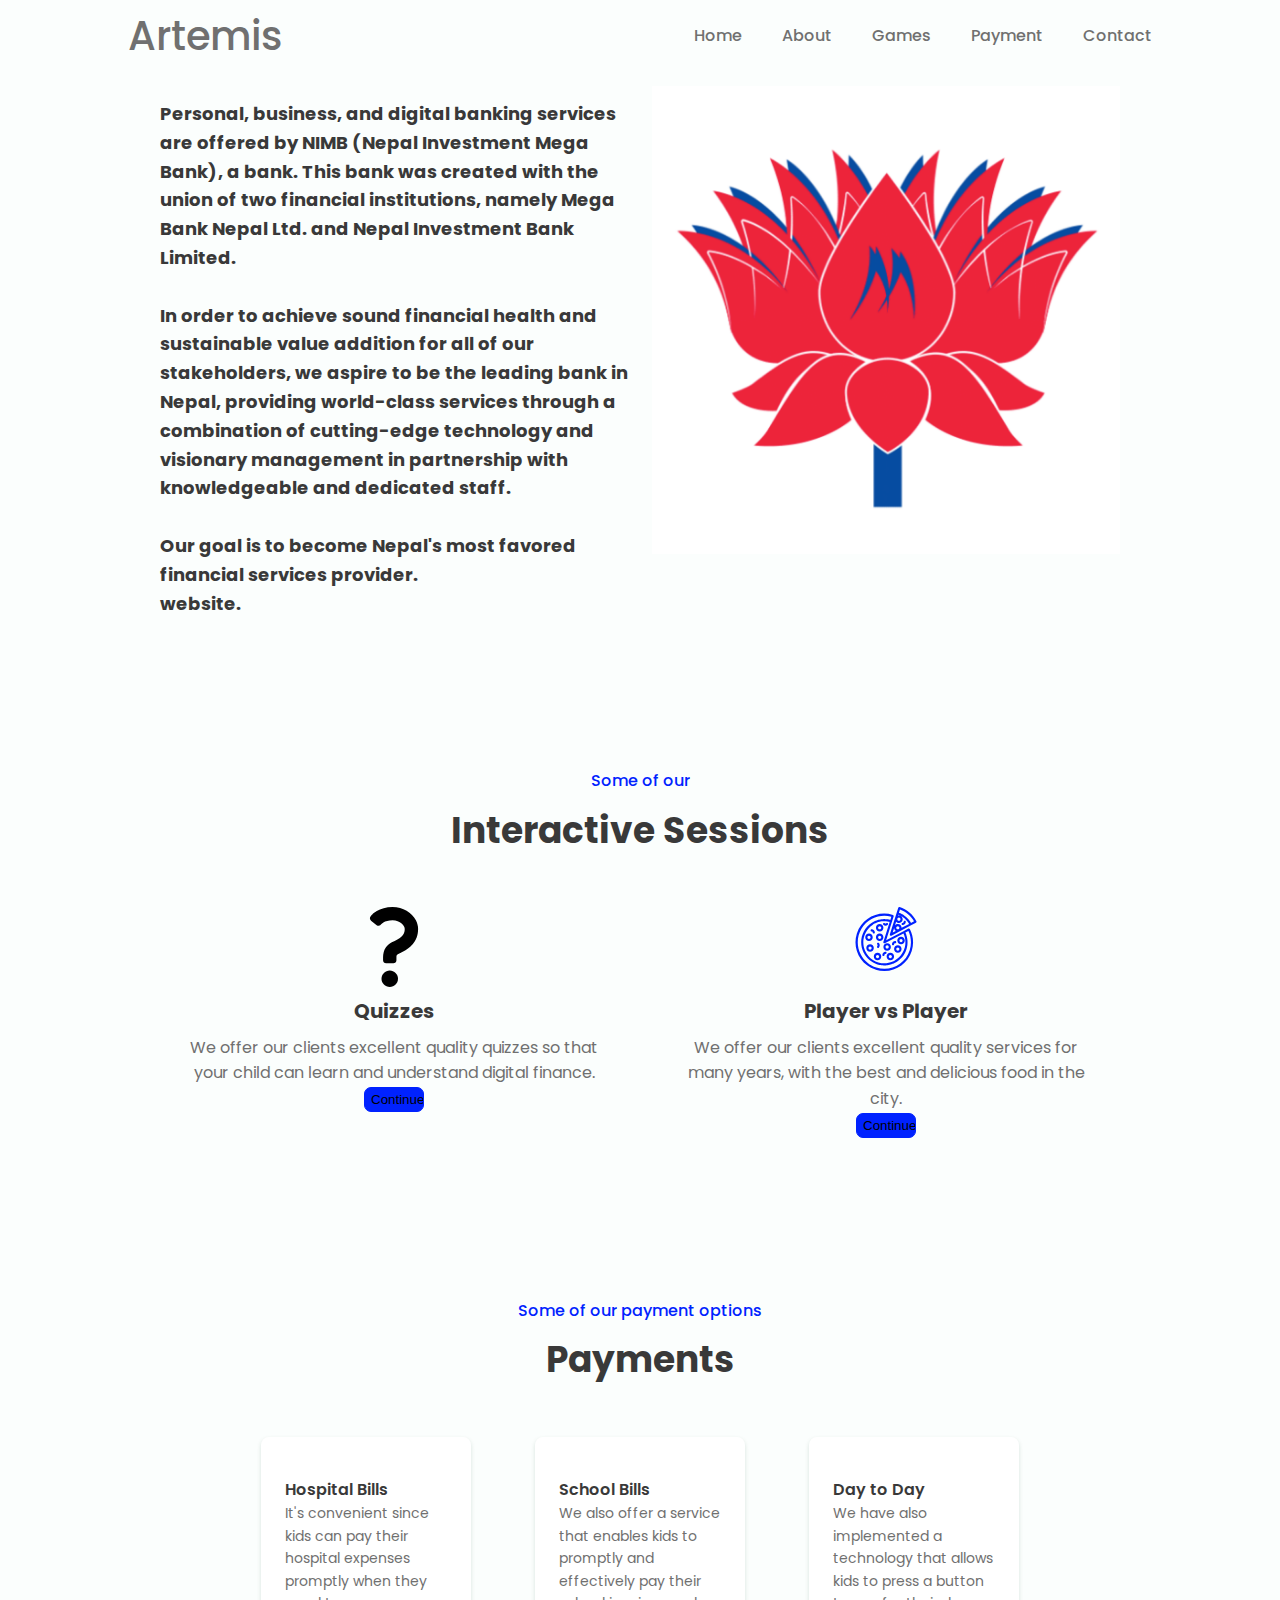
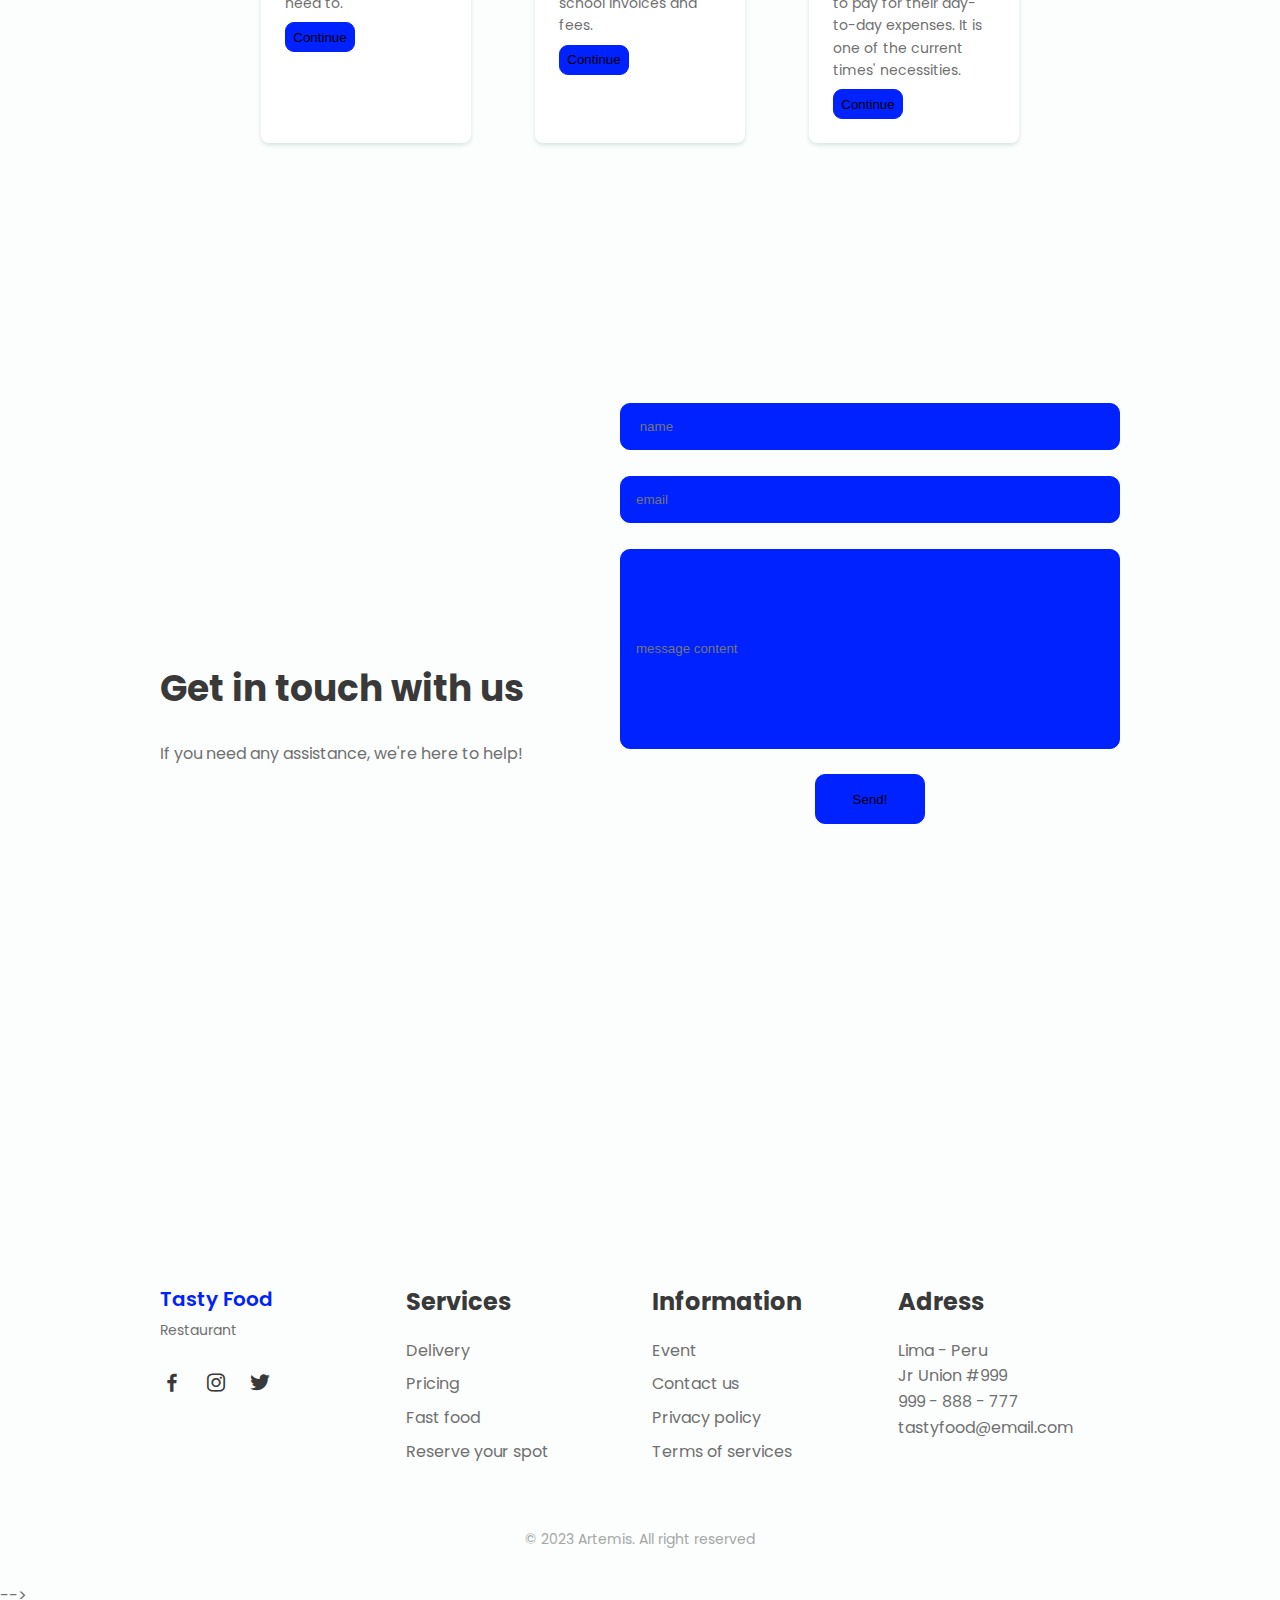
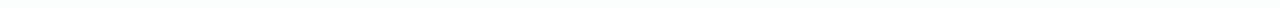
==== commit 176b29af: "adsf" ====
--- a/index.html
+++ b/index.html
@@ -90,6 +90,7 @@
                    </svg>
                         <h3 class="services__title">Quizzes</h3>
                         <p class="services__description">We offer our clients excellent quality quizzes so that your child can learn and understand digital finance.</p>
+                        <a href="./hospital.html"><input type="submit" value="Continue" placeholder="Continue" id="shayan"></a>
                     </div>
 
                     <div class="services__content">
@@ -247,6 +248,7 @@
                         </svg>
                         <h3 class="services__title">Player vs Player</h3>
                         <p class="services__description">We offer our clients excellent quality services for many years, with the best and delicious food in the city.</p>
+                        <a href="./hospital.html"><input type="submit" value="Continue" placeholder="Continue" id="shayan"></a>
                     </div>
 
                     
@@ -343,7 +345,7 @@
         <footer class="footer section bd-container">
            
             
-             <!-- <div class="footer__container bd-grid">
+              <div class="footer__container bd-grid">
                 <div class="footer__content">
                     <a href="#" class="footer__logo">Tasty Food</a>
                     <span class="footer__description">Restaurant</span>
@@ -383,7 +385,7 @@
                         <li>tastyfood@email.com</li>
                     </ul>
                 </div>
-            </div>-->
+            </div>
 
             <p class="footer__copy">&#169; 2023 Artemis. All right reserved</p>
         </footer> -->
--- a/styles.css
+++ b/styles.css
@@ -593,3 +593,13 @@
 
 }
 
+
+#shayan{
+
+  height: 25px;
+    width: 60px;
+    border-radius: 7px;
+    border: 1px solid #0022ff;
+    background: #0022ff;
+}
+
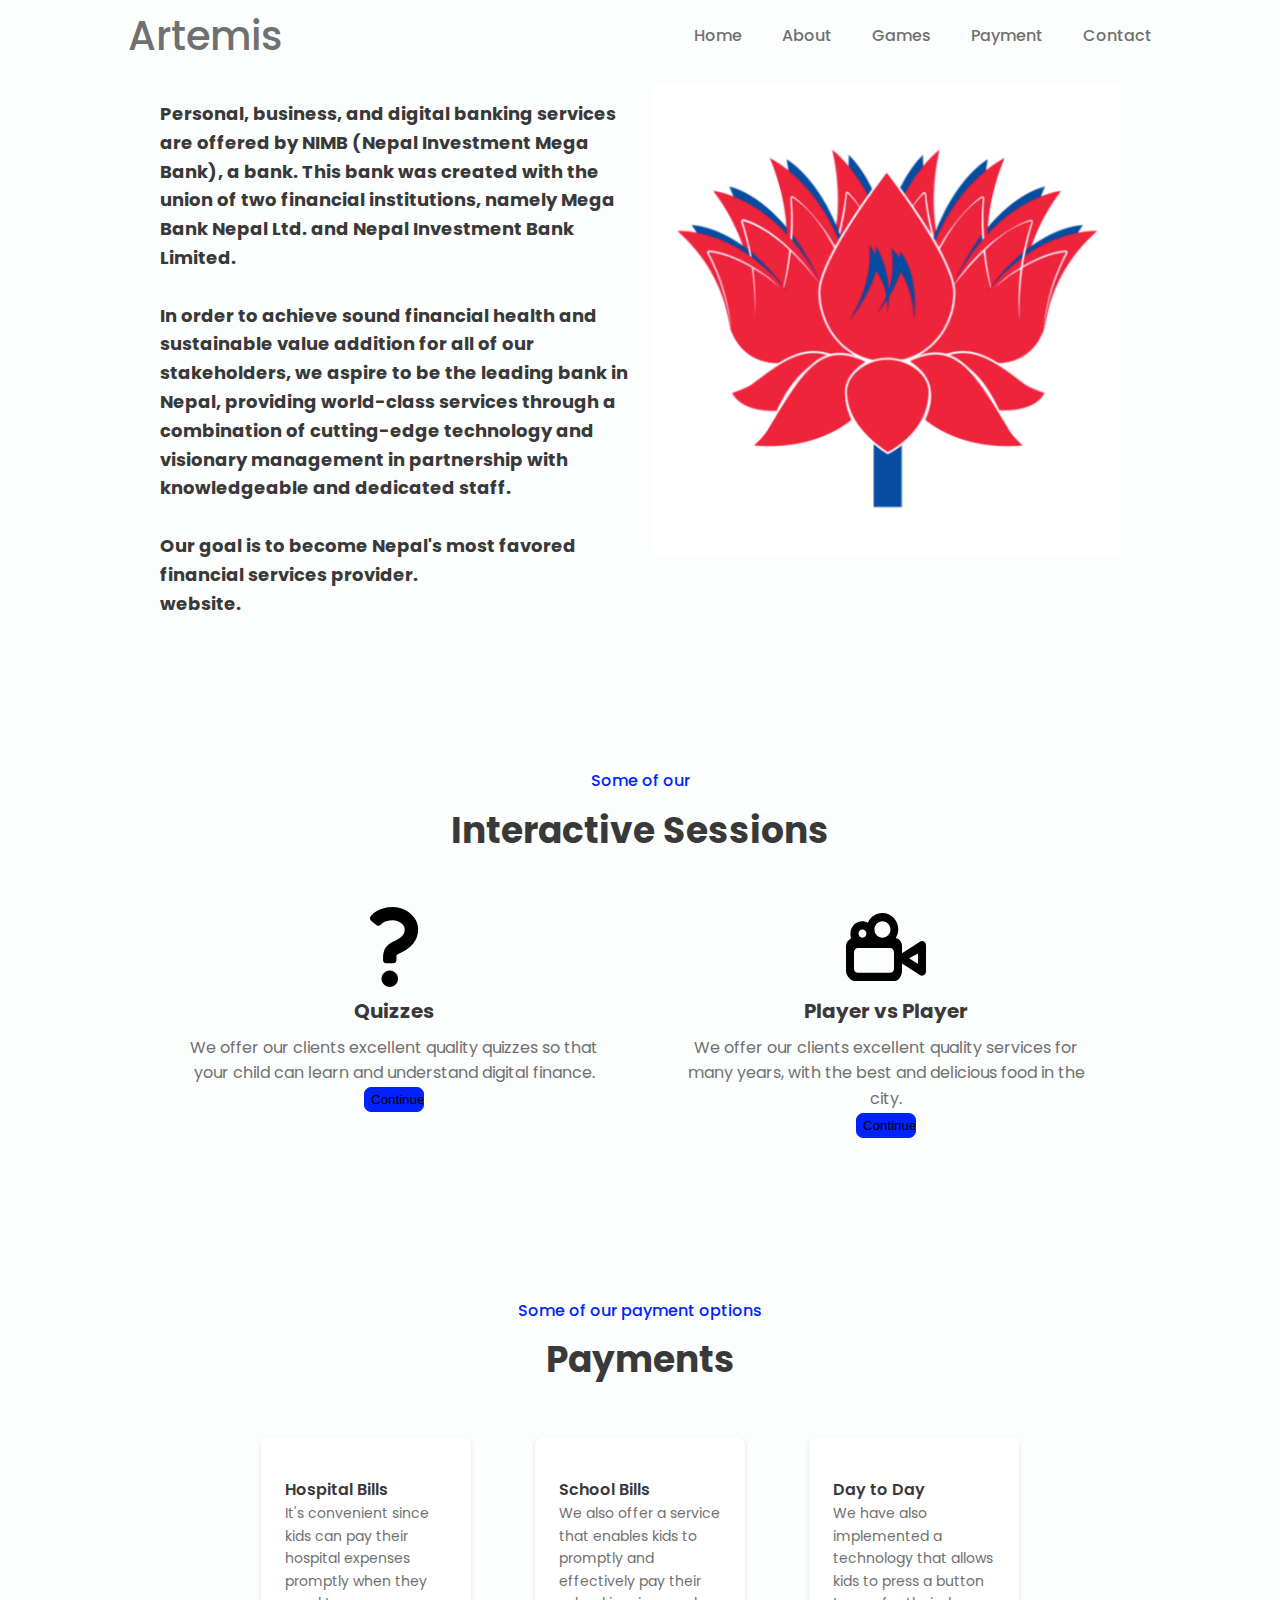
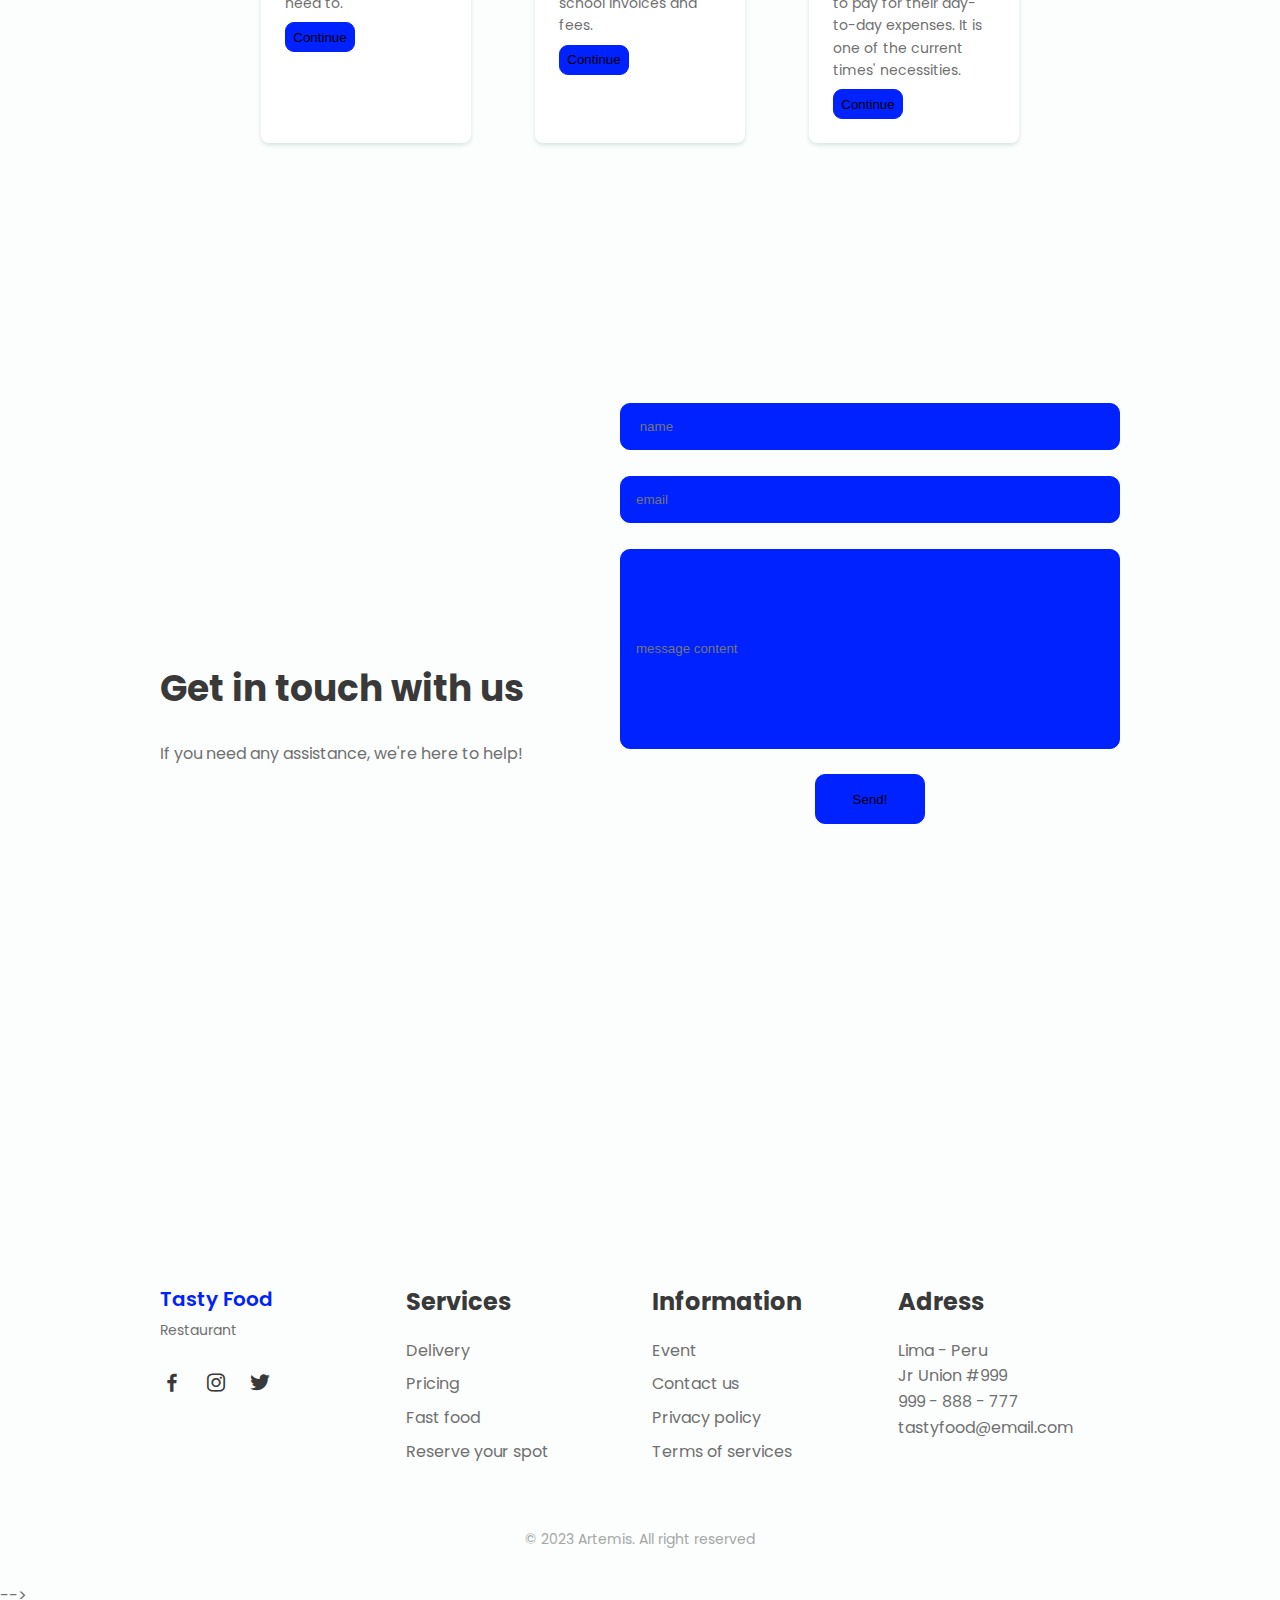
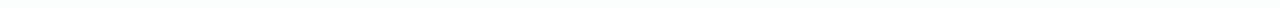
==== commit a7490324: "Merge branch 'main' of https://github.com/Aearyn/okdone" ====
--- a/index.html
+++ b/index.html
@@ -94,157 +94,22 @@
                     </div>
 
                     <div class="services__content">
-                        <svg class="services__img" xmlns="">
-                            <g clip-path="url(#clip0)">
-                            <path d="M55.82 22.0395C55.5475 21.5164 54.9027 21.3132 54.3795 21.5855L54.3794 
-                            21.5857L49.4885 24.1283H49.481L32.1524 33.1455L38.0258 14.5397C38.0258 14.5323 
-                            38.0343 14.5269 38.0364 14.5184L39.6917 9.24302C39.8672 8.68077 39.5542 8.08249 
-                            38.9922 7.90602C23.9044 3.04166 7.72977 11.3293 2.86527 26.4172C-1.99923 41.5051 
-                            6.28852 57.6796 21.3763 62.5441C21.4918 62.5813 21.6074 62.6178 21.7234 62.6535C24.5311 
-                            63.5434 27.4587 63.9975 30.4042 64.0002C42.9131 63.965 53.9649 55.8488 57.7422 
-                            43.9239C60.0541 36.6656 59.3619 28.7836 55.82 22.0395ZM29.3406 34.962C29.164 
-                            35.5247 29.4769 36.1241 30.0396 36.3008C30.3091 36.3854 30.601 36.3598 30.8517 
-                            36.2296L49.4682 26.5439C49.5504 26.7222 49.638 26.8984 49.7149 27.0778C49.8216 
-                            27.3362 49.9284 27.5957 50.0352 27.8584C50.173 28.2183 50.2969 28.5814 50.4133 
-                            28.9466C50.5019 29.2243 50.5884 29.503 50.6653 29.7828C50.7625 30.1405 50.8457 
-                            30.5015 50.9237 30.8635C50.9867 31.1539 51.0508 31.4433 51.101 31.7349C51.1629 
-                            32.0969 51.2078 32.46 51.2505 32.8241C51.2857 33.1178 51.3242 33.4104 51.3466 
-                            33.7051C51.3744 34.0778 51.3808 34.4526 51.3882 34.8253C51.3946 35.1126 51.4085 
-                            35.3988 51.4021 35.686C51.3946 36.0822 51.3605 36.4784 51.3306 36.8746C51.3092 
-                            37.1394 51.2996 37.4086 51.2697 37.6691C51.2163 38.1219 51.1341 38.5725 51.0561 
-                            39.0232C51.0187 39.2304 50.9953 39.4386 50.9493 39.6447C50.8084 40.3036 50.6386 
-                            40.9603 50.4325 41.6118C48.7654 46.9422 45.0355 51.3845 40.074 53.9491C39.6361 
-                            54.1776 39.1865 54.3687 38.738 54.5642C28.0956 59.2052 15.7058 54.3402 11.0648 
-                            43.6977C7.01535 34.4119 10.1643 23.5587 18.5549 17.8822C19.2289 17.4217 19.9288 
-                            17.0002 20.6512 16.62C21.2172 16.3252 21.7949 16.0658 22.3769 15.8255C22.4784 
-                            15.7828 22.5798 15.74 22.6823 15.6995C23.2519 15.4767 23.8243 15.2783 24.3995 
-                            15.1047C24.4977 15.0748 24.5981 15.0502 24.6974 15.0224C25.2613 14.8633 25.8283 
-                            14.7245 26.4007 14.6145C26.4456 14.6059 26.4904 14.5942 26.5363 14.5857C27.1344 
-                            14.4789 27.7377 14.3956 28.3432 14.3368L28.6956 14.3048C29.2936 14.2578 29.8938 
-                            14.2322 30.495 14.2375C30.5879 14.2375 30.6797 14.2439 30.7716 14.2461C31.3109 
-                            14.2567 31.8512 14.2909 32.3905 14.3443C32.5144 14.3561 32.6372 14.3657 32.7611 
-                            14.3796C33.3569 14.4507 33.9522 14.5461 34.5466 14.6657C34.6715 14.6914 34.7965 14.7234 34.9214 
-                            14.7512C35.1681 14.8067 35.4137 14.8804 35.6604 14.9445L29.3406 34.962ZM55.6993 43.2777C51.2801 
-                            57.2726 36.3525 65.0352 22.3577 60.616C15.642 58.4955 10.0427 53.7957 6.79003 47.5492C-0.00601205
-                            34.5574 5.01667 18.5164 18.0083 11.7204C23.9533 8.61056 30.8553 7.86704 37.3263 9.6392L36.3097 
-                            12.8824C36.0897 12.8236 35.8675 12.7895 35.6465 12.7382C35.3261 12.6613 34.9983 12.5887 34.6726 
-                            12.5246C34.2743 12.4488 33.877 12.3879 33.4776 12.3335C33.1412 12.2865 32.8059 12.2406 32.4695 
-                            12.2096C32.0733 12.1722 31.6793 12.1541 31.2842 12.137C30.9457 12.1231 30.6082 12.1071 30.2707 
-                            12.1071C29.8724 12.1071 29.4762 12.1306 29.079 12.153C28.7458 12.1712 28.4148 12.1829 28.0837 
-                            12.216C27.6779 12.2555 27.2743 12.3228 26.8717 12.3826C26.5513 12.4307 26.2309 12.4702 25.917 
-                            12.5321C25.4984 12.6154 25.084 12.7254 24.6686 12.8311C24.3728 12.9069 24.0749 12.9699 23.7812 
-                            13.0575C23.338 13.1899 22.9013 13.3533 22.4634 13.5135C22.205 13.6075 21.9434 13.6854 21.6881 
-                            13.7901C21.1542 14.0037 20.6363 14.2557 20.1173 14.512C19.9667 14.5867 19.8108 14.6444 19.6613 
-                            14.7256C19.0408 15.0459 18.446 15.4037 17.864 15.7742C7.77422 22.2215 4.26621 35.2991 9.77477 
-                            45.9303C9.78332 45.9474 9.78972 45.9645 9.79827 45.9805C9.81963 46.0211 9.84632 46.0574 9.86661 
-                            46.0979C12.6976 51.506 17.5617 55.5673 23.3882 57.3877C23.4202 57.3983 23.4523 57.4037 23.4833 
-                            57.4133C24.1154 57.6098 24.7519 57.7732 25.3916 57.9141C25.6222 57.9654 25.854 58.0049 26.0857 
-                            58.0497C26.5395 58.1352 26.9945 58.2099 27.4505 58.2633C27.7046 58.2954 27.9577 58.3263 28.2119 
-                            58.3509C28.6871 58.3957 29.1623 58.4224 29.6375 58.4374C29.8511 58.4449 30.0646 58.4609 30.2697 
-                            58.462C30.3081 58.462 30.3466 58.462 30.385 58.462C30.9681 58.462 31.5501 58.4321 32.1299 
-                            58.3872C32.3061 58.3733 32.4813 58.3573 32.6564 58.3391C33.2843 58.2772 33.9101 58.196 34.5306 
-                            58.0818C34.6373 58.0626 34.7441 58.0359 34.8509 58.0145C35.4148 57.9077 35.9743 57.7668 36.5307 
-                            57.6119C36.677 57.5713 36.8233 57.534 36.9685 57.4902C37.5836 57.3065 38.1913 57.094 38.7936 
-                            56.858C38.9281 56.8046 39.0605 56.7512 39.194 56.6935C39.8241 56.4319 40.4488 56.1521 41.0607 
-                            55.8392C46.5215 53.0152 50.6262 48.1245 52.4604 42.2568C52.4924 42.1564 52.5106 42.0539 52.5405 
-                            41.9535C52.7274 41.3352 52.8961 40.7158 53.0296 40.0911C53.0819 39.8455 53.1107 39.5988 53.1545 
-                            39.3521C53.2421 38.8673 53.3318 38.3835 53.3884 37.8966C53.4204 37.6189 53.429 37.3413 53.4514 
-                            37.0626C53.4866 36.6066 53.5251 36.1516 53.5336 35.6967C53.54 35.402 53.524 35.1083 53.5187 
-                            34.8136C53.5101 34.3768 53.5027 33.9401 53.4685 33.5044C53.445 33.1979 53.4023 32.8935 53.367 
-                            32.5881C53.3168 32.1684 53.2666 31.7509 53.1951 31.3344C53.1396 31.014 53.068 30.7044 52.9997 
-                            30.3893C52.9121 29.991 52.8224 29.5938 52.7146 29.1986C52.6249 28.8783 52.5213 28.5515 
-                            52.4177 28.229C52.297 27.8552 52.1721 27.4815 52.0322 27.1141C51.9051 26.7788 51.7652 
-                            26.4467 51.6221 26.1156C51.5399 25.9266 51.4758 25.7333 51.3882 25.5454L54.4007 
-                            23.9777C57.2654 30.0137 57.7296 36.9125 55.6993 43.2777Z"/>
-                            <path d="M62.4099 14.2524C58.9465 7.45084 52.8892 2.33112 45.6056 0.0494396C45.0432 -0.127563 44.4439 
-                            0.184527 44.2665 0.74677L42.5888 6.06592L35.8686 27.366C35.7386 27.7788 35.8706 28.2291 36.2029 
-                            28.5065C36.5352 28.7839 37.002 28.8333 37.385 28.6315L57.0448 18.2729L61.9571 15.6833C62.4744 
-                            15.4107 62.6762 14.7729 62.4099 14.2524ZM44.8965 10.6002C45.7812 10.6002 46.4984 11.3174 46.4984 
-                            12.202C46.4984 13.0866 45.7812 13.8038 44.8965 13.8038C44.0119 13.8038 43.2947 13.0866 43.2947 
-                            12.202C43.2947 11.3174 44.0119 10.6002 44.8965 10.6002ZM38.6878 25.5314L40.1167 21.0003C40.1946 
-                            22.1759 40.8244 23.2453 41.8146 23.8836L38.6878 25.5314ZM43.8287 22.3469C42.944 22.3469 42.2268 
-                            21.6297 42.2268 20.7451C42.2268 19.8605 42.944 19.1433 43.8287 19.1433C44.7133 19.1433 45.4305 
-                            19.8605 45.4305 20.7451C45.4305 21.6299 44.7133 22.3469 43.8287 22.3469ZM47.5673 20.8583C47.5673 
-                            20.8188 47.5791 20.7825 47.5791 20.743C47.5884 18.6876 45.9297 17.0139 43.8744 17.0046C42.7351 16.9994 
-                            41.6562 17.5164 40.9464 18.4075L42.1136 14.672C43.4742 16.2298 45.84 16.3897 47.3979 15.0292C48.9557 
-                            13.6686 49.1156 11.3028 47.7551 9.74493C46.8342 8.69052 45.4021 8.23774 44.0424 8.57119L44.2944 
-                            7.77561C44.4759 7.84289 44.6607 7.90482 44.8401 7.97744C45.0857 8.07675 45.3302 8.17714 45.5705 
-                            8.28499C45.9379 8.44945 46.2967 8.62778 46.6523 8.81253C46.8744 8.92786 47.0997 9.03999 47.3176 
-                            9.16386C47.6956 9.37744 48.0651 9.61024 48.425 9.84731C48.6022 9.96264 48.7849 10.0694 48.9589 
-                            10.1912C49.4722 10.5472 49.9706 10.9269 50.454 11.3306L50.4945 11.3616C50.9858 11.777 51.4556 12.2159 
-                            51.9052 12.6804C52.0494 12.8278 52.1829 12.988 52.3238 13.1396C52.6218 13.46 52.9154 13.79 53.1942 
-                            14.1327C53.3501 14.325 53.4964 14.5257 53.6459 14.7244C53.8904 15.0447 54.1286 15.3758 54.355 15.7143C54.5002 
-                            15.9279 54.6401 16.1553 54.7821 16.3796C54.8889 16.5494 54.9818 16.7266 55.0822 16.8996L47.5673 20.8583ZM56.9829 
-                            15.8937C56.8654 15.6876 56.7287 15.4964 56.6049 15.2946C56.45 15.0415 56.2941 14.7884 56.1297 14.5471C55.883 
-                            14.1765 55.6213 13.8188 55.3544 13.4653C55.1867 13.2421 55.0233 13.0147 54.8471 12.799C54.5428 12.4231 54.2203 
-                            12.0664 53.8946 11.7118C53.7355 11.5399 53.5859 11.3594 53.4215 11.1918C52.9271 10.6877 52.4145 10.204 51.8763 
-                            9.748L51.8602 9.73305C51.3167 9.27386 50.7486 8.8435 50.1634 8.43663C49.9722 8.30421 49.7704 8.18781 49.576 
-                            8.06074C49.1724 7.79697 48.7655 7.53854 48.3448 7.3004C48.1034 7.16478 47.8546 7.04304 47.6079 6.91489C47.2139 
-                            6.71093 46.8177 6.51337 46.4108 6.33076C46.1428 6.21222 45.8715 6.10223 45.5981 5.9933C45.3771 5.90467 45.1646 
-                            5.80108 44.9403 5.71886L45.9783 2.42229C51.9362 4.55766 56.9208 8.77582 60.0125 14.2983L56.9829 15.8937Z"/>
-                            <path d="M25.6746 17.0076C23.6103 17.0076 21.937 18.6809 21.937 20.7452C21.937 22.8094 23.6103 24.4828 25.6746 
-                            24.4828C27.7388 24.4828 29.4122 22.8094 29.4122 20.7452C29.4122 18.6809 27.7388 17.0076 25.6746 17.0076ZM25.6746 
-                            22.347C24.7899 22.347 24.0727 21.6298 24.0727 20.7452C24.0727 19.8606 24.7899 19.1433 25.6746 19.1433C26.5592 
-                            19.1433 27.2764 19.8606 27.2764 20.7452C27.2764 21.6299 26.5592 22.347 25.6746 22.347Z"/>
-                            <path d="M14.9957 26.6185C12.9315 26.6185 11.2581 28.2919 11.2581 30.3561C11.2581 32.4204 12.9315 34.0938 14.9957 
-                            34.0938C17.0599 34.0938 18.7333 32.4204 18.7333 30.3561C18.7333 28.2919 17.0599 26.6185 14.9957 26.6185ZM14.9957 
-                            31.958C14.1111 31.958 13.3938 31.2408 13.3938 30.3561C13.3938 29.4715 14.1111 28.7543 14.9957 28.7543C15.8803 
-                            28.7543 16.5975 29.4715 16.5975 30.3561C16.5975 31.2409 15.8803 31.958 14.9957 31.958Z"/>
-                            <path d="M25.6746 26.6185C23.6103 26.6185 21.937 28.2919 21.937 30.3561C21.937 32.4204 23.6103 34.0938 
-                            25.6746 34.0938C27.7388 34.0938 29.4122 32.4204 29.4122 30.3561C29.4122 28.2919 27.7388 26.6185 25.6746 
-                            26.6185ZM25.6746 31.958C24.7899 31.958 24.0727 31.2408 24.0727 30.3561C24.0727 29.4715 24.7899 28.7543 
-                            25.6746 28.7543C26.5592 28.7543 27.2764 29.4715 27.2764 30.3561C27.2764 31.2409 26.5592 31.958 25.6746 31.958Z"/>
-                            <path d="M36.3534 45.8406C34.2892 45.8406 32.6158 47.514 32.6158 49.5782C32.6158 51.6424 34.2892 53.3158 
-                            36.3534 53.3158C38.4177 53.3158 40.0911 51.6424 40.0911 49.5782C40.0911 47.514 38.4177 45.8406 36.3534 
-                            45.8406ZM36.3534 51.18C35.4688 51.18 34.7516 50.4628 34.7516 49.5782C34.7516 48.6936 35.4688 47.9764 
-                            36.3534 47.9764C37.2381 47.9764 37.9553 48.6936 37.9553 49.5782C37.9553 50.4629 37.2381 51.18 36.3534 51.18Z"/>
-                            <path d="M43.8287 38.3654C41.7644 38.3654 40.091 40.0387 40.091 42.103C40.091 44.1672 41.7644 45.8406 43.8287 
-                            45.8406C45.8929 45.8406 47.5663 44.1672 47.5663 42.103C47.5663 40.0387 45.8929 38.3654 43.8287 38.3654ZM43.8287 
-                            43.7048C42.944 43.7048 42.2268 42.9876 42.2268 42.103C42.2268 41.2184 42.944 40.5011 43.8287 40.5011C44.7133 
-                            40.5011 45.4305 41.2184 45.4305 42.103C45.4305 42.9877 44.7133 43.7048 43.8287 43.7048Z"/>
-                            <path d="M47.0323 29.8223C44.9681 29.8223 43.2947 31.4956 43.2947 33.5599C43.2947 35.6241 44.9681 37.2975 47.0323 
-                            37.2975C49.0966 37.2975 50.7699 35.6241 50.7699 33.5599C50.7699 31.4956 49.0966 29.8223 47.0323 29.8223ZM47.0323 
-                            35.1617C46.1477 35.1617 45.4305 34.4445 45.4305 33.5599C45.4305 32.6753 46.1477 31.958 47.0323 31.958C47.9169 
-                            31.958 48.6342 32.6753 48.6342 33.5599C48.6342 34.4446 47.9169 35.1617 47.0323 35.1617Z"/>
-                            <path d="M16.0636 37.2975C13.9993 37.2975 12.326 38.9709 12.326 41.0351C12.326 43.0993 13.9993 44.7727 16.0636 
-                            44.7727C18.1278 44.7727 19.8012 43.0993 19.8012 41.0351C19.8012 38.9709 18.1278 37.2975 16.0636 37.2975ZM16.0636 
-                            42.6369C15.179 42.6369 14.4617 41.9197 14.4617 41.0351C14.4617 40.1505 15.179 39.4333 16.0636 39.4333C16.9482 
-                            39.4333 17.6654 40.1505 17.6654 41.0351C17.6654 41.9198 16.9482 42.6369 16.0636 42.6369Z"/>
-                            <path d="M33.1498 36.2296C31.0856 36.2296 29.4122 37.903 29.4122 39.9672C29.4122 42.0314 31.0856 43.7048 33.1498 
-                            43.7048C35.214 43.7048 36.8874 42.0314 36.8874 39.9672C36.8874 37.903 35.214 36.2296 33.1498 36.2296ZM33.1498 
-                            41.5691C32.2652 41.5691 31.5479 40.8518 31.5479 39.9672C31.5479 39.0826 32.2652 38.3654 33.1498 38.3654C34.0344 
-                            38.3654 34.7516 39.0826 34.7516 39.9672C34.7516 40.852 34.0344 41.5691 33.1498 41.5691Z"/>
-                            <path d="M23.5388 45.8406C21.4746 45.8406 19.8012 47.514 19.8012 49.5782C19.8012 51.6424 21.4746 53.3158 23.5388 
-                            53.3158C25.603 53.3158 27.2764 51.6424 27.2764 49.5782C27.2764 47.514 25.603 45.8406 23.5388 45.8406ZM23.5388 
-                            51.18C22.6542 51.18 21.937 50.4628 21.937 49.5782C21.937 48.6936 22.6542 47.9764 23.5388 47.9764C24.4234 
-                            47.9764 25.1406 48.6936 25.1406 49.5782C25.1406 50.4629 24.4234 51.18 23.5388 51.18Z"/>
-                            <path d="M17.6654 22.347C17.0757 22.347 16.5975 22.8252 16.5975 23.4149C16.5975 24.0047 17.0757 24.4828 17.6654 
-                            24.4828C18.2551 24.4828 18.7333 24.961 18.7333 25.5507C18.7333 26.1405 19.2114 26.6186 19.8012 26.6186C20.3909 
-                            26.6186 20.8691 26.1405 20.8691 25.5507C20.8691 23.7815 19.4348 22.347 17.6654 22.347Z"/>
-                            <path d="M31.5479 44.7727C29.7786 44.7727 28.3443 46.207 28.3443 47.9764C28.3443 48.5661 28.8224 49.0443 29.4122 
-                            49.0443C30.0019 49.0443 30.4801 48.5661 30.4801 47.9764C30.4801 47.3866 30.9582 46.9085 31.5479 46.9085C32.1377 
-                            46.9085 32.6158 46.4303 32.6158 45.8406C32.6158 45.2509 32.1377 44.7727 31.5479 44.7727Z"/>
-                            <path d="M33.8135 16.252C33.3962 15.835 32.72 15.8353 32.303 16.2526C31.8806 16.6564 31.2153 16.6564 30.793 
-                            16.2526C30.3759 15.8353 29.6997 15.835 29.2824 16.252C28.8651 16.6691 28.8649 17.3453 29.2819 17.7626C30.5327 
-                            19.0141 32.561 19.0147 33.8126 17.764C33.8131 17.7635 33.8135 17.7631 33.814 17.7626C34.231 17.3453 34.2308 
-                            16.6691 33.8135 16.252Z"/>
-                            <path d="M41.1589 34.0938C39.3896 34.0938 37.9553 35.528 37.9553 37.2974C37.9553 37.8871 38.4334 38.3653 39.0232 
-                            38.3653C39.6129 38.3653 40.0911 37.8871 40.0911 37.2974C40.0911 36.7077 40.5692 36.2295 41.1589 36.2295C41.7487 
-                            36.2295 42.2268 35.7514 42.2268 35.1616C42.2268 34.5719 41.7487 34.0938 41.1589 34.0938Z"/>
-                            <path d="M24.8292 36.0997C24.8287 36.0992 24.8283 36.0988 24.8277 36.0982C24.4105 35.6812 23.7342 35.6815 23.3172 
-                            36.0988C22.9002 36.516 22.9005 37.1923 23.3177 37.6093C23.7346 38.0263 23.7346 38.7023 23.3177 39.1193C22.9002 
-                            39.5358 22.8993 40.212 23.3159 40.6295C23.3161 40.6298 23.3164 40.6301 23.3167 40.6303C23.7334 41.0476 24.4097 
-                            41.048 24.8269 40.6311C24.8272 40.6309 24.8275 40.6306 24.8277 40.6303C26.0793 39.3797 26.0798 37.3513 24.8292 
-                            36.0997Z"/>
-                            <path d="M50.7699 13.804C50.1802 13.804 49.702 14.2821 49.702 14.8718C49.702 15.4616 49.2239 15.9397 48.6342 
-                            15.9397C48.0444 15.9397 47.5663 16.4179 47.5663 17.0076C47.5663 17.5974 48.0444 18.0755 48.6342 18.0755C50.4035 
-                            18.0755 51.8378 16.6412 51.8378 14.8718C51.8378 14.2821 51.3597 13.804 50.7699 13.804Z"/>
+                        <svg width="80px" height="80px" viewBox="0 -1.5 20 20" version="1.1" xmlns="http://www.w3.org/2000/svg" xmlns:xlink="http://www.w3.org/1999/xlink">
+    
+                            <title>video_camera_round [#964]</title>
+                            <desc>Created with Sketch.</desc>
+                            <defs>
+                        
+                        </defs>
+                            <g id="Page-1" stroke="none" stroke-width="1" fill="none" fill-rule="evenodd">
+                                <g id="Dribbble-Light-Preview" transform="translate(-300.000000, -3921.000000)" fill="#000000">
+                                    <g id="icons" transform="translate(56.000000, 160.000000)">
+                                        <path d="M262,3771.3123 L262,3771.36176 L262,3773.76958 L259.767,3772.33333 L262,3771.10006 L262,3771.3123 Z M256,3774.90909 C256,3775.47782 255.552,3775.93939 255,3775.93939 L247,3775.93939 C246.448,3775.93939 246,3775.47782 246,3774.90909 L246,3770.78788 C246,3770.21915 246.448,3769.75758 247,3769.75758 L255,3769.75758 C255.552,3769.75758 256,3770.21915 256,3770.78788 L256,3774.90909 Z M248.11,3765.12121 C248.662,3765.12121 249.11,3765.58382 249.11,3766.15152 C249.11,3766.71921 248.662,3767.18182 248.11,3767.18182 C247.559,3767.18182 247.11,3766.71921 247.11,3766.15152 C247.11,3765.58382 247.559,3765.12121 248.11,3765.12121 L248.11,3765.12121 Z M253.11,3763.06061 C254.213,3763.06061 255.11,3763.98479 255.11,3765.12121 C255.11,3766.25764 254.213,3767.18182 253.11,3767.18182 C252.008,3767.18182 251.11,3766.25764 251.11,3765.12121 C251.11,3763.98479 252.008,3763.06061 253.11,3763.06061 L253.11,3763.06061 Z M262.47,3768.16576 L258,3771.0403 L258,3769.24242 C258,3768.23479 257.38,3767.39818 256.452,3767.21994 C256.809,3766.60382 257.069,3765.89085 257.069,3765.12121 C257.069,3762.84527 255.299,3761 253.09,3761 C251.473,3761 250.099,3761.99321 249.468,3763.41503 C249.056,3763.19661 248.601,3763.06061 248.105,3763.06061 C246.448,3763.06061 245.108,3764.4443 245.108,3766.15152 C245.108,3766.58218 245.112,3766.99224 245.267,3767.36418 C244.57,3767.68667 244,3768.40376 244,3769.24242 L244,3775.42424 C244,3776.5617 245.062,3778 246.167,3778 L256.167,3778 C257.271,3778 258,3776.5617 258,3775.42424 L258,3773.62636 L262.47,3776.50091 C263.137,3776.92952 264,3776.436 264,3775.62721 L264,3769.03945 C264,3768.23067 263.137,3767.73715 262.47,3768.16576 L262.47,3768.16576 Z" id="video_camera_round-[#964]">
+                        
+                        </path>
+                                    </g>
+                                </g>
                             </g>
-                            <defs>
-                            <clipPath id="clip0">
-                            <rect width="64" height="64" fill="white" d/>
-                            </clipPath>
-                            </defs>
                         </svg>
                         <h3 class="services__title">Player vs Player</h3>
                         <p class="services__description">We offer our clients excellent quality services for many years, with the best and delicious food in the city.</p>
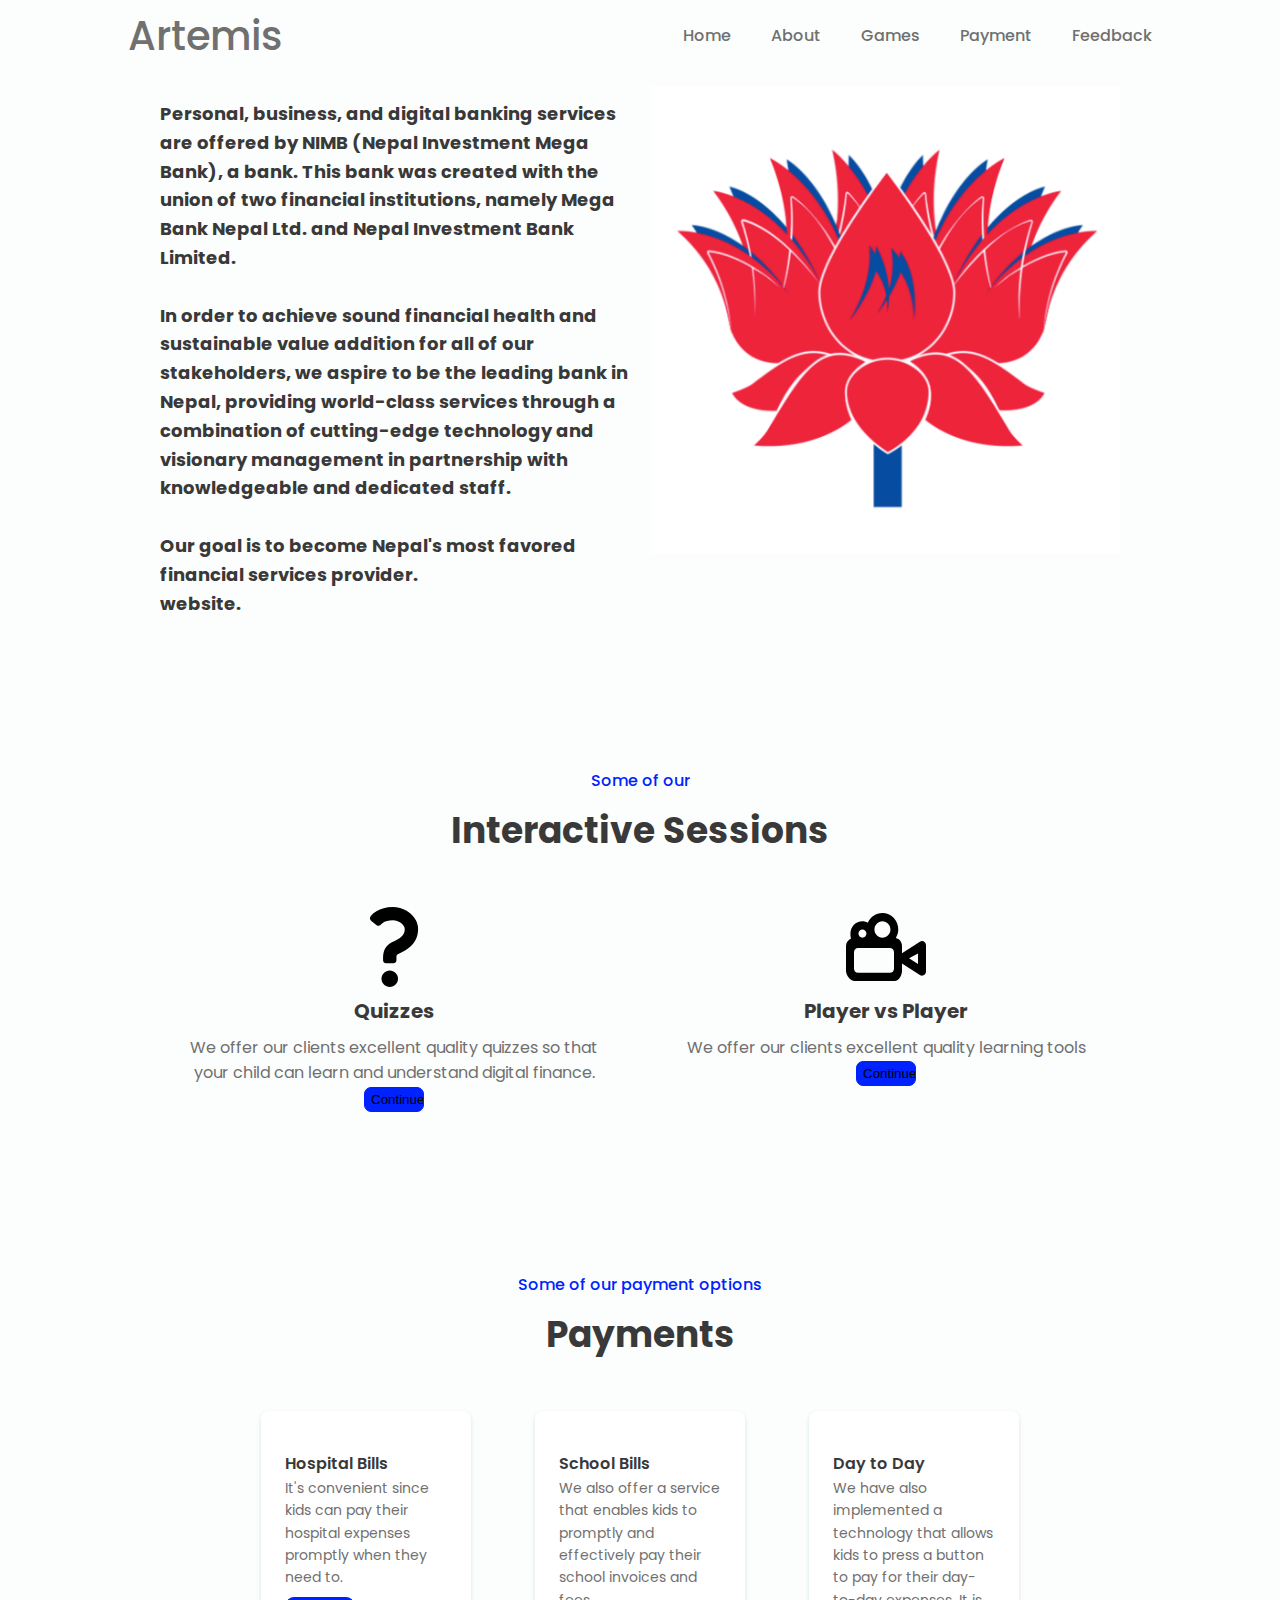
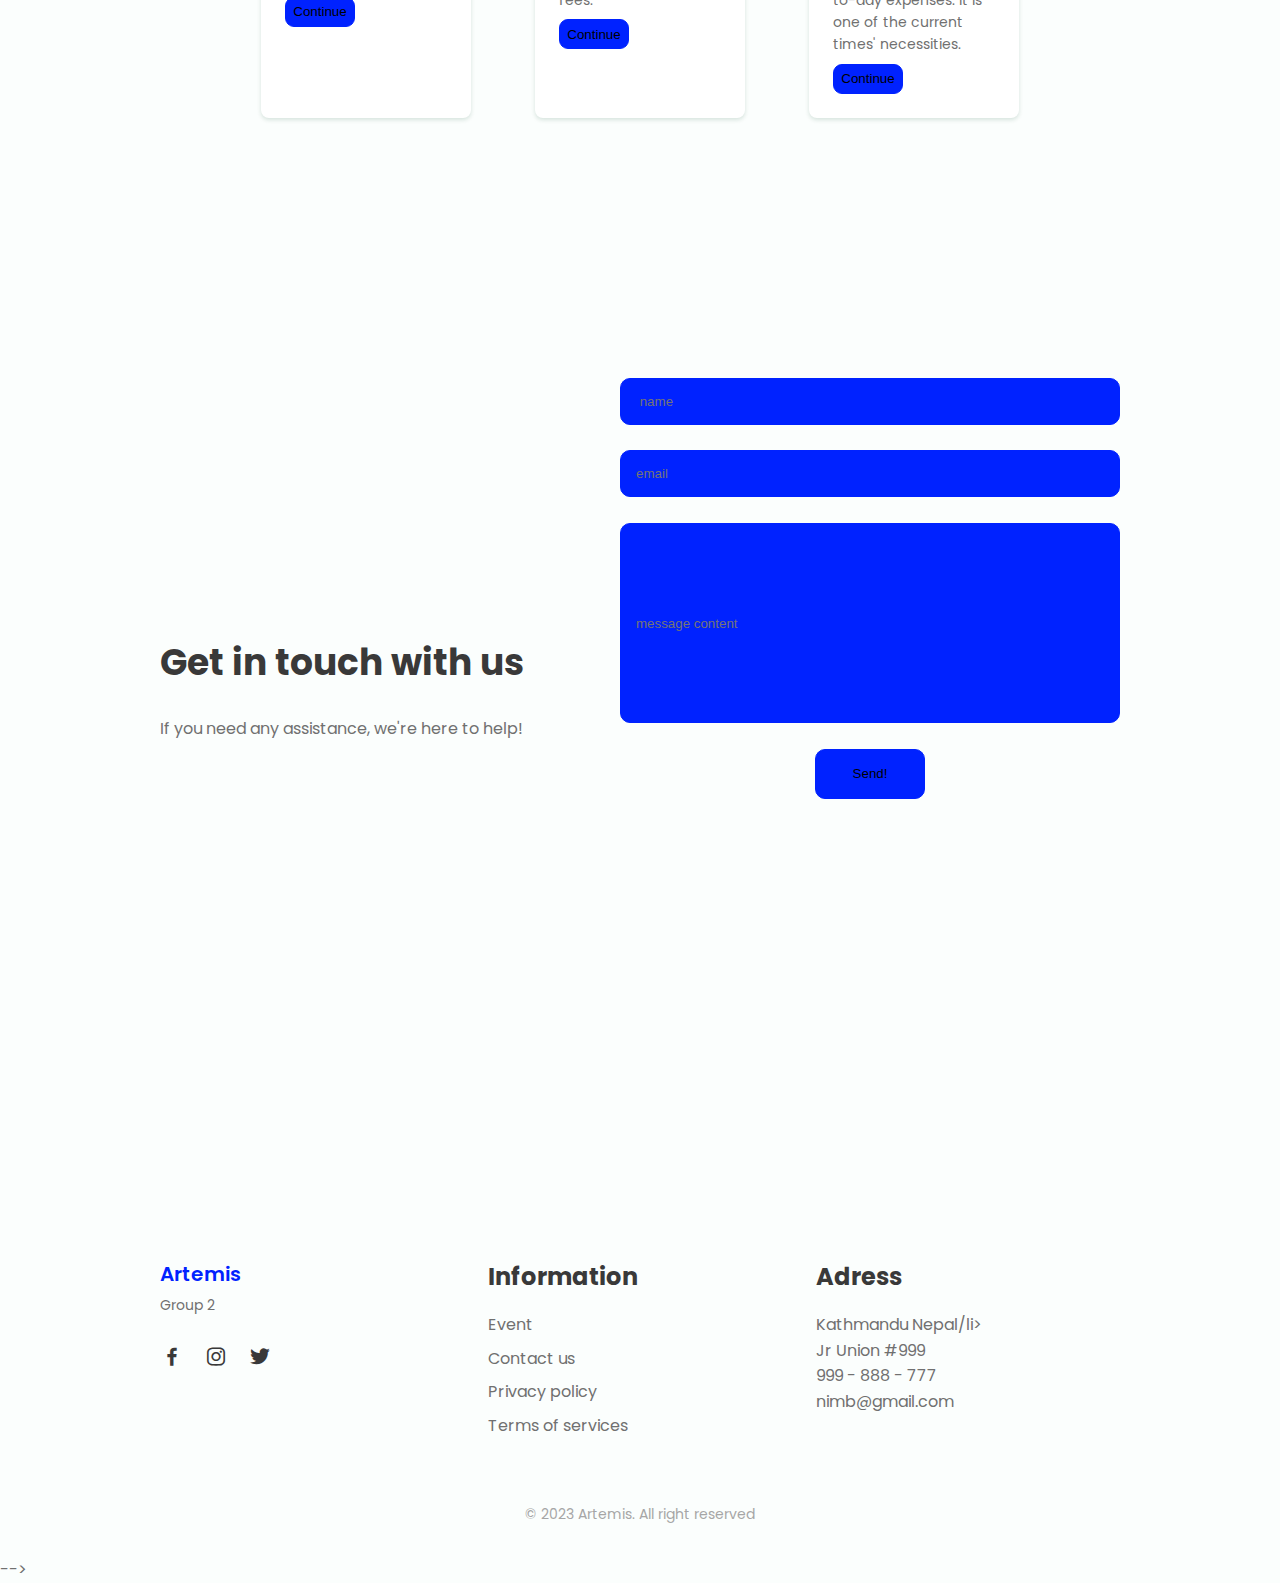
==== commit cd4dc8b0: "Update index.html" ====
--- a/index.html
+++ b/index.html
@@ -27,7 +27,7 @@
                         <li class="nav__item"><a href="#services" class="nav__link">Games</a></li>
                        
                         <li class="nav__item"><a href="#payment" class="nav__link">Payment</a></li>
-                        <li class="nav__item"><a href="#contact" class="nav__link">Contact</a></li>
+                        <li class="nav__item"><a href="#contact" class="nav__link">Feedback</a></li>
 
 
                        
@@ -112,7 +112,7 @@
                             </g>
                         </svg>
                         <h3 class="services__title">Player vs Player</h3>
-                        <p class="services__description">We offer our clients excellent quality services for many years, with the best and delicious food in the city.</p>
+                        <p class="services__description">We offer our clients excellent quality learning tools</p>
                         <a href="./hospital.html"><input type="submit" value="Continue" placeholder="Continue" id="shayan"></a>
                     </div>
 
@@ -212,8 +212,8 @@
             
               <div class="footer__container bd-grid">
                 <div class="footer__content">
-                    <a href="#" class="footer__logo">Tasty Food</a>
-                    <span class="footer__description">Restaurant</span>
+                    <a href="#" class="footer__logo">Artemis</a>
+                    <span class="footer__description">Group 2</span>
                     <div>
                         <a href="#" class="footer__social"><i class='bx bxl-facebook'></i></a>
                         <a href="#" class="footer__social"><i class='bx bxl-instagram'></i></a>
@@ -221,15 +221,7 @@
                     </div>
                 </div>
 
-                <div class="footer__content">
-                    <h3 class="footer__title">Services</h3>
-                    <ul>
-                        <li><a href="#" class="footer__link">Delivery</a></li>
-                        <li><a href="#" class="footer__link">Pricing</a></li>
-                        <li><a href="#" class="footer__link">Fast food</a></li>
-                        <li><a href="#" class="footer__link">Reserve your spot</a></li>
-                    </ul>
-                </div>
+               
 
                 <div class="footer__content">
                     <h3 class="footer__title">Information</h3>
@@ -244,10 +236,10 @@
                 <div class="footer__content">
                     <h3 class="footer__title">Adress</h3>
                     <ul>
-                        <li>Lima - Peru</li>
+                        <li>Kathmandu Nepal/li>
                         <li>Jr Union #999</li>
                         <li>999 - 888 - 777</li>
-                        <li>tastyfood@email.com</li>
+                        <li>nimb@gmail.com</li>
                     </ul>
                 </div>
             </div>
@@ -255,10 +247,6 @@
             <p class="footer__copy">&#169; 2023 Artemis. All right reserved</p>
         </footer> -->
 
-        <!--========== SCROLL REVEAL ==========-->
-        <script src="https://unpkg.com/scrollreveal"></script>
-
-        <!--========== MAIN JS ==========-->
-        <script src="assets/js/main.js"></script>
+        
     </body>
 </html>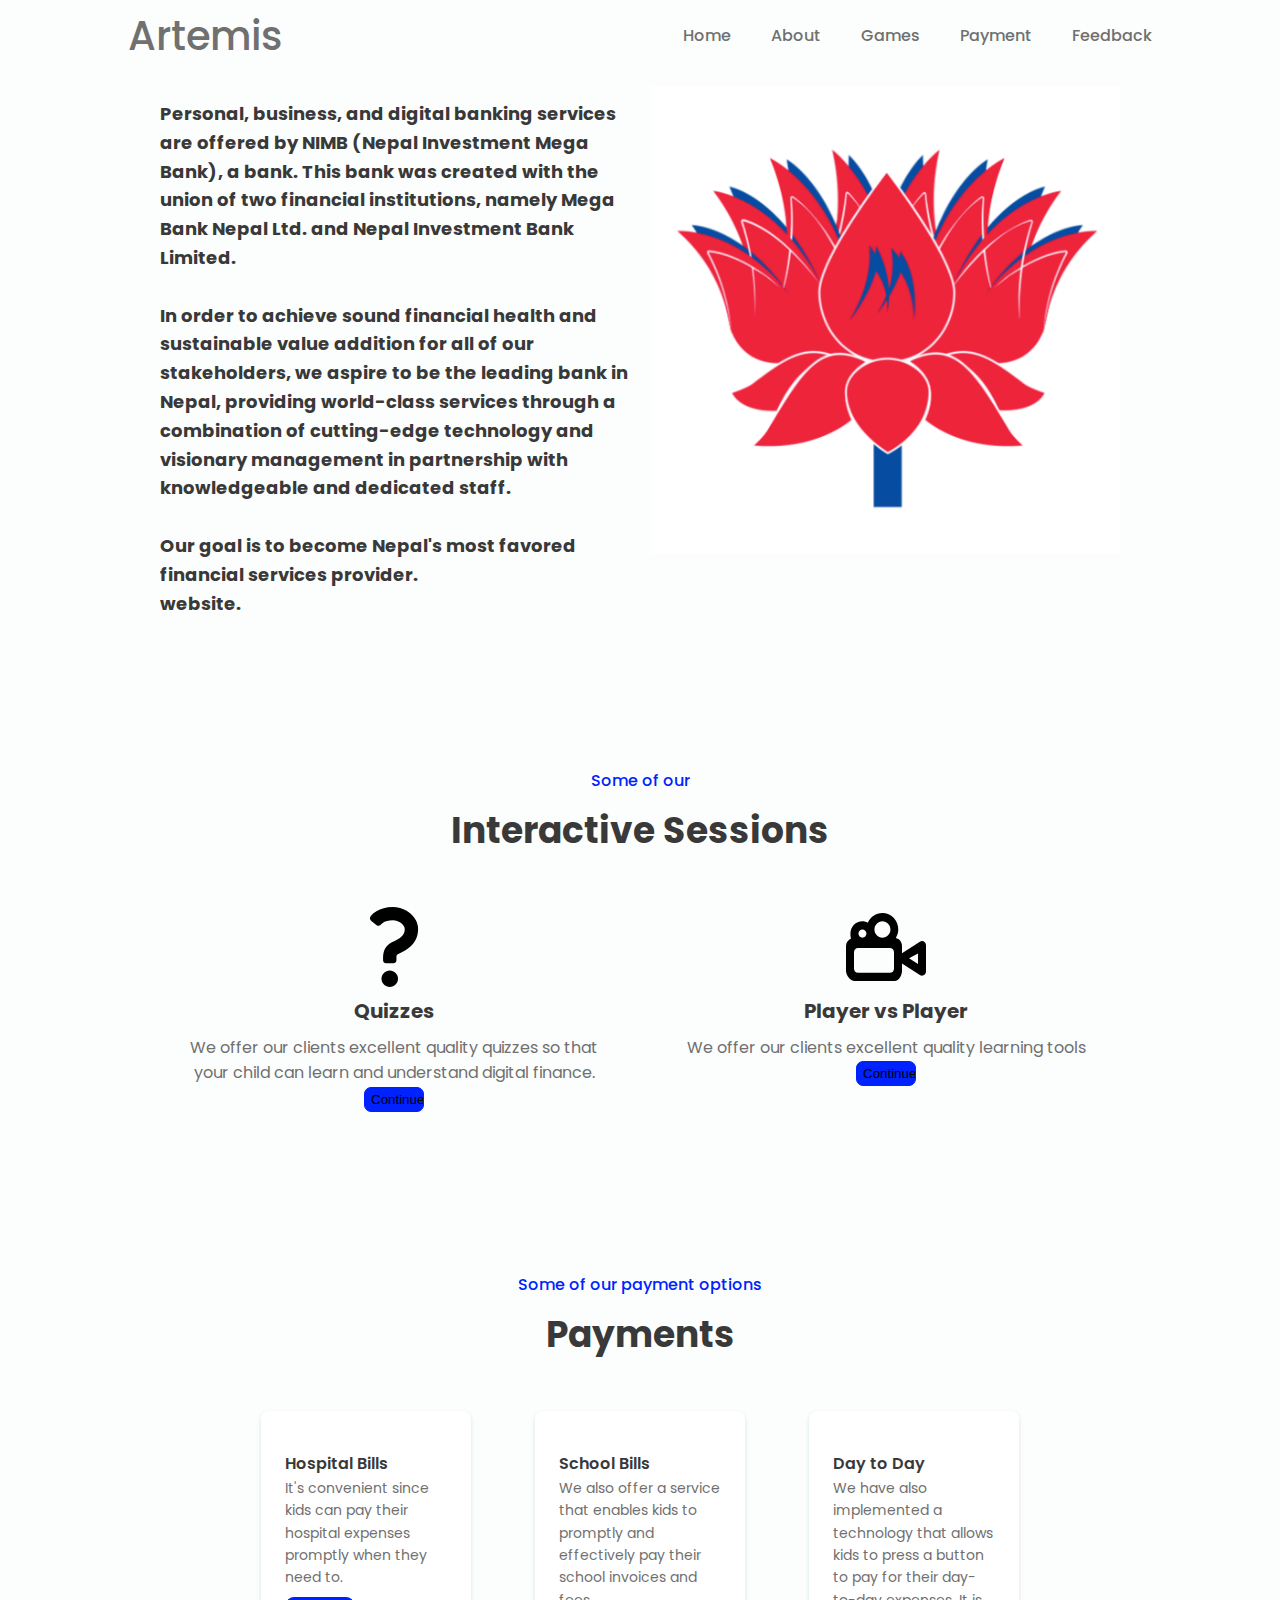
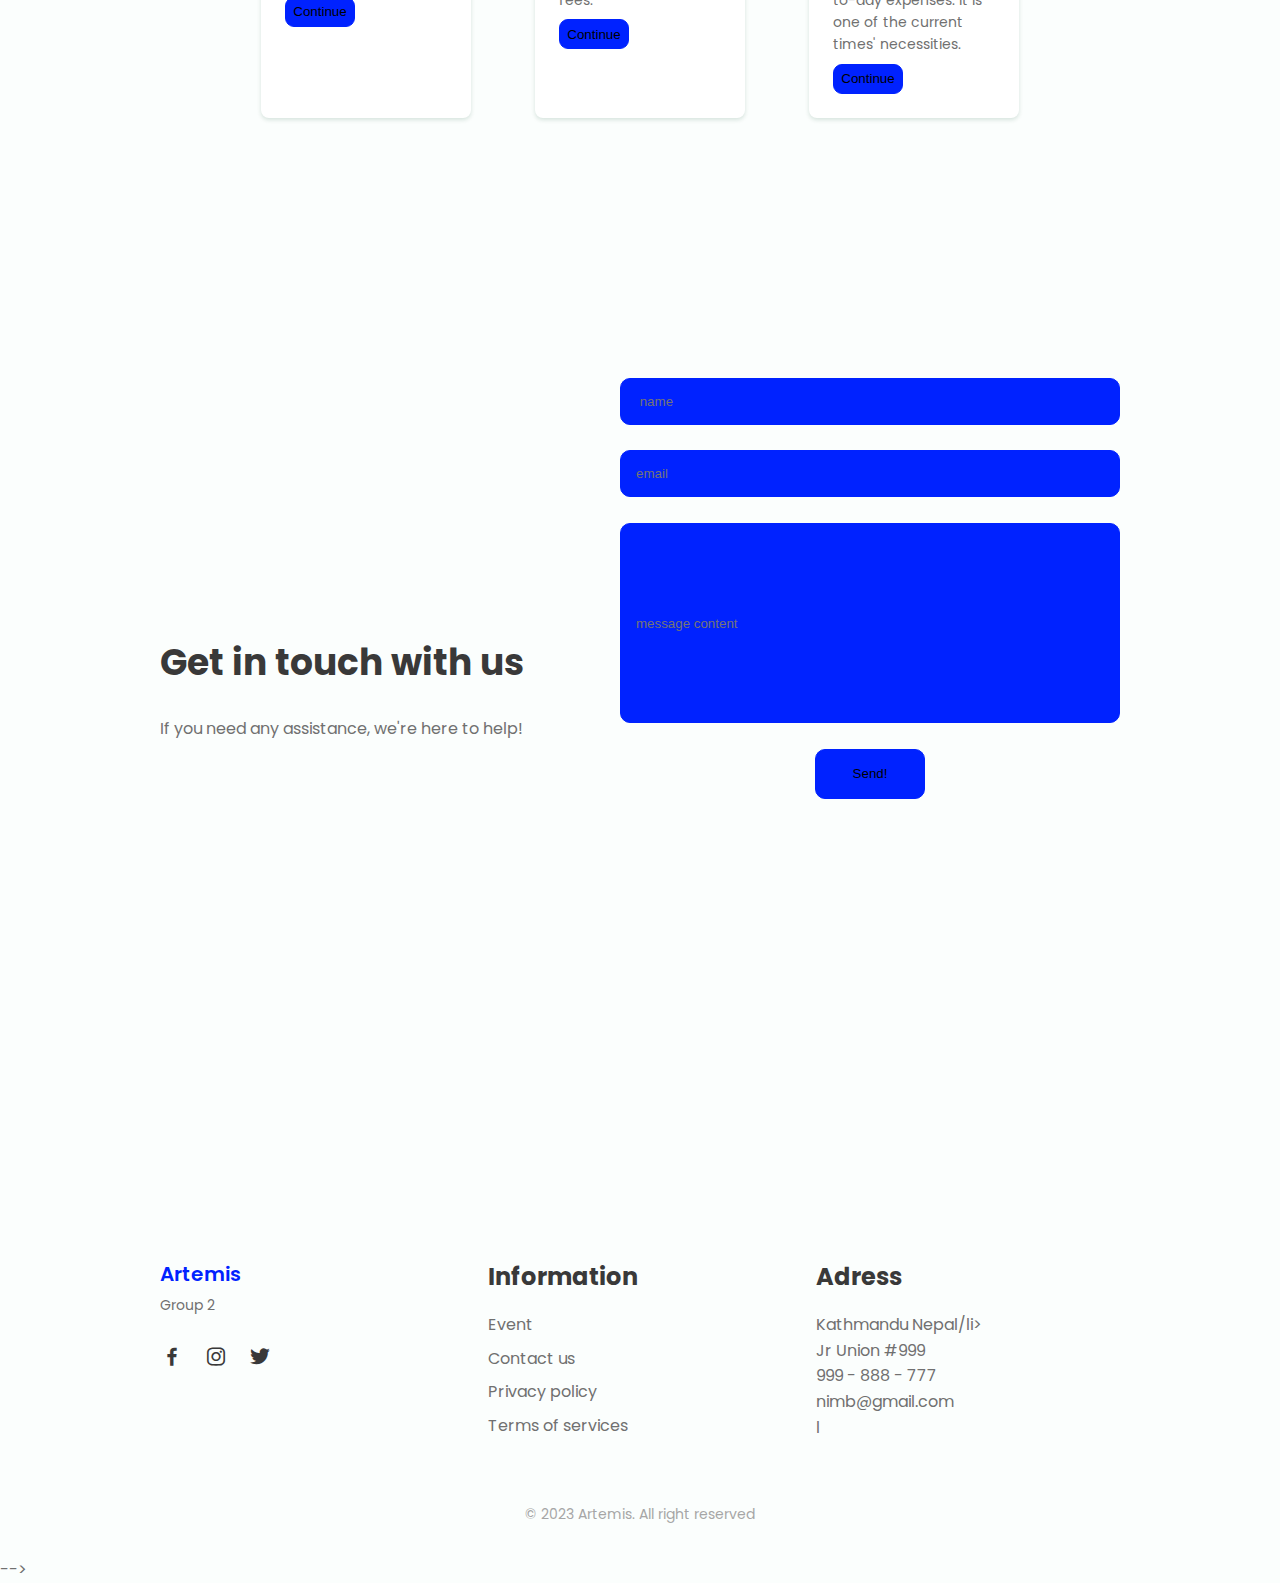
==== commit 6821d4ae: "asdf" ====
--- a/index.html
+++ b/index.html
@@ -240,6 +240,7 @@
                         <li>Jr Union #999</li>
                         <li>999 - 888 - 777</li>
                         <li>nimb@gmail.com</li>
+                        l
                     </ul>
                 </div>
             </div>
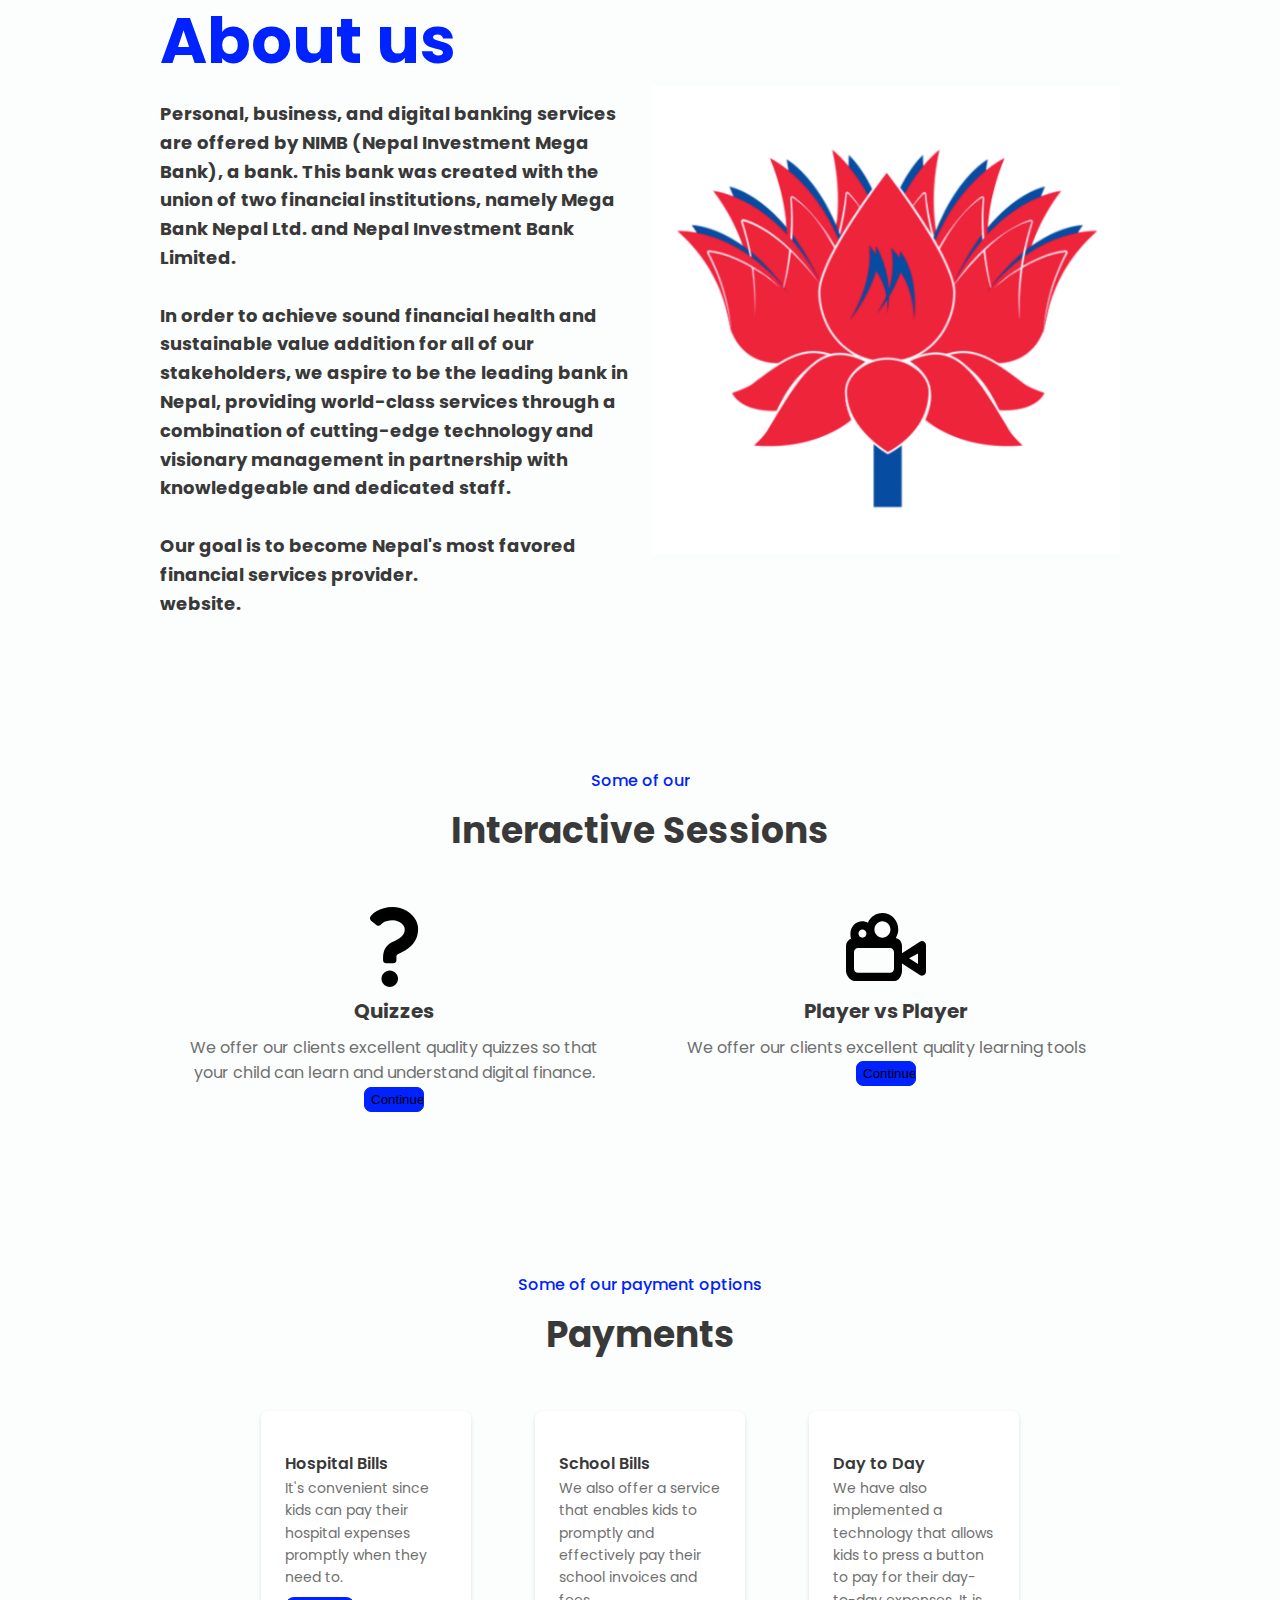
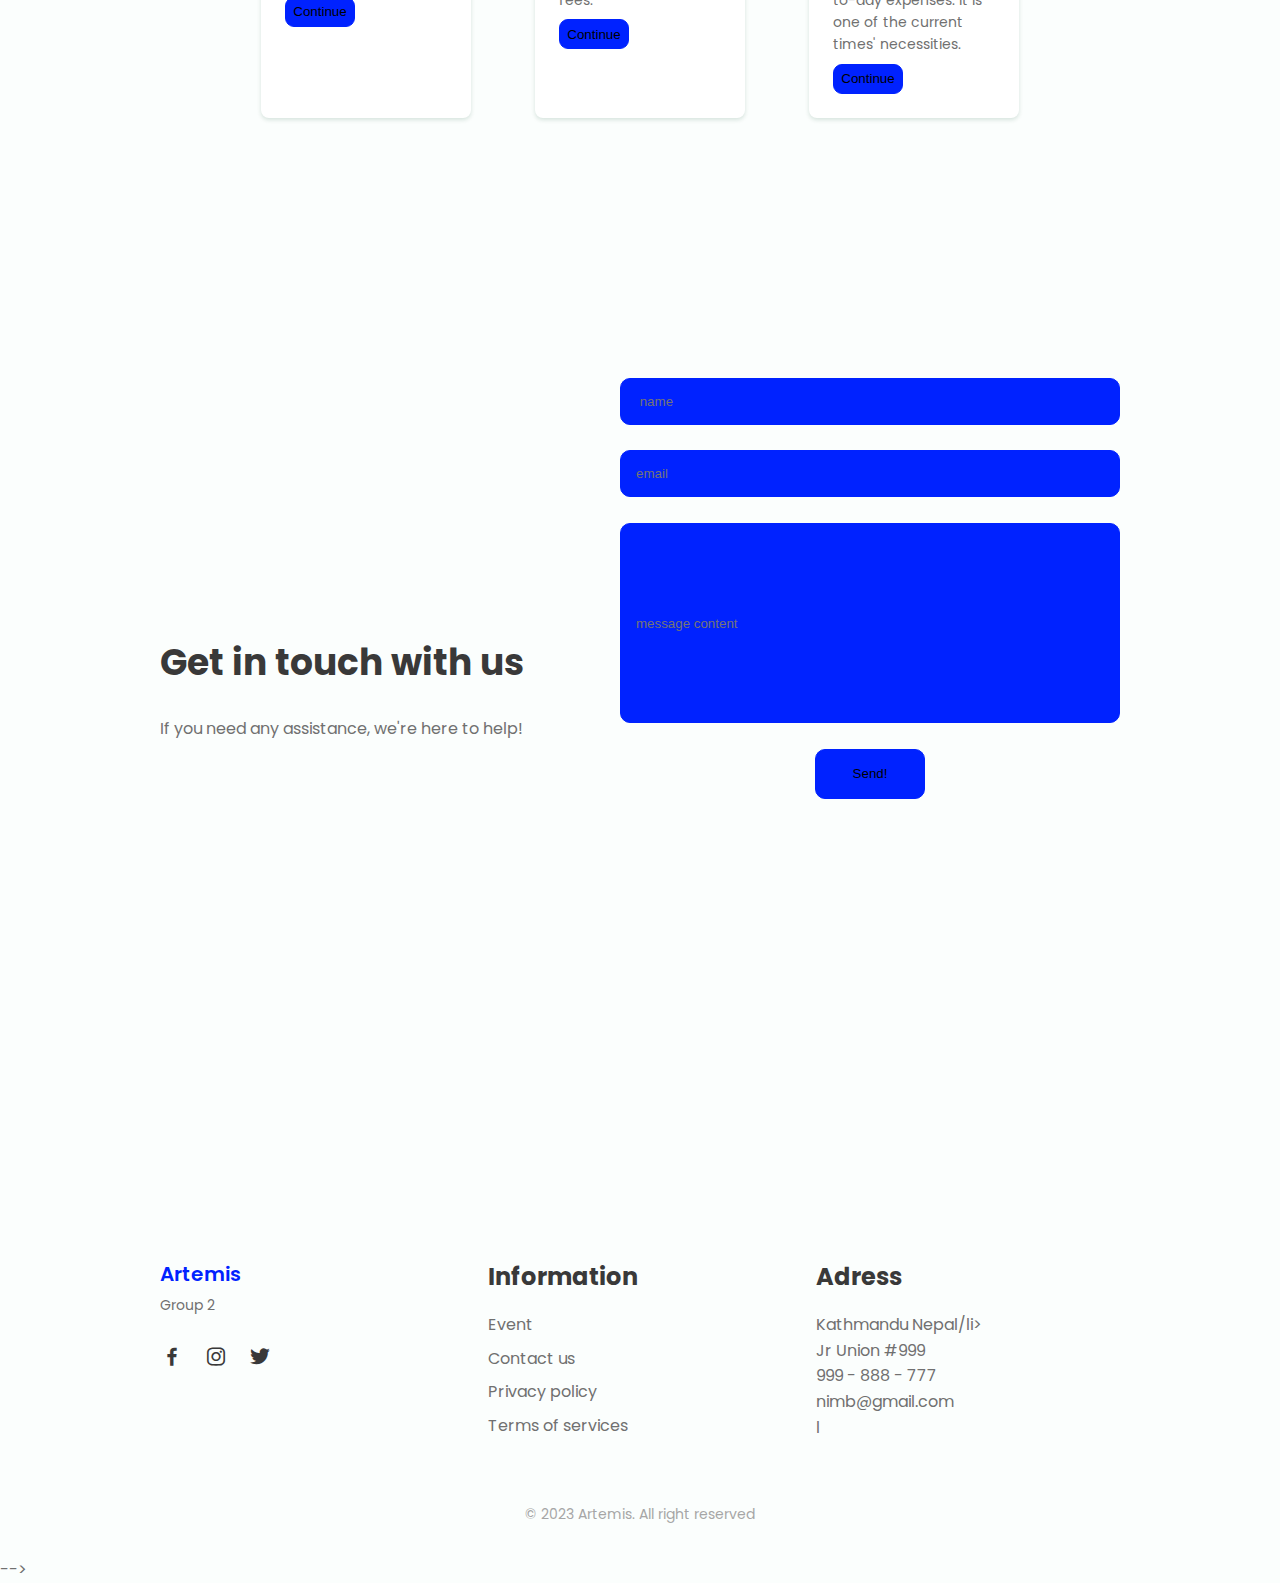
==== commit dfd10634: "k" ====
--- a/index.html
+++ b/index.html
@@ -14,9 +14,12 @@
     </head>
     <body>
 
+        
+    
+
       
         <!--========== HEADER ==========-->
-        <header class="l-header" id="header">
+       <!--- <header class="l-header" id="header">
             <nav class="nav bd-container">
                 <a href="#" class="nav__logo">Artemis</a>
 
@@ -39,6 +42,7 @@
                 </div>
             </nav>
         </header>
+    -->
 
         <main class="l-main">
             <!--========== HOME ==========-->
--- a/styles.css
+++ b/styles.css
@@ -41,8 +41,8 @@
   --z-fixed: 100;
 }
 
-@media screen and (min-width: 768px){
-  :root{
+@media screen and (min-width: 768px) {
+  :root {
     --biggest-font-size: 4rem;
     --h1-font-size: 2.25rem;
     --h2-font-size: 1.5rem;
@@ -54,16 +54,18 @@
 }
 
 /*========== BASE ==========*/
-*,::before,::after{
+*,
+::before,
+::after {
   box-sizing: border-box;
 }
 
-html{
+html {
   scroll-behavior: smooth;
 }
 
 /*========== Variables Dark theme ==========*/
-body.dark-theme{
+body.dark-theme {
   --title-color: #F1F3F2;
   --text-color: #C7D1CC;
   --body-color: #1D2521;
@@ -73,7 +75,7 @@
 /*========== Button Dark/Light ==========*/
 
 
-body{
+body {
   margin: var(--header-height) 0 0 0;
   font-family: var(--body-font);
   font-size: var(--normal-font-size);
@@ -82,40 +84,45 @@
   line-height: 1.6;
 }
 
-h1,h2,h3,p,ul{
+h1,
+h2,
+h3,
+p,
+ul {
   margin: 0;
 }
 
-ul{
+ul {
   padding: 0;
   list-style: none;
 }
 
-a{
+a {
   text-decoration: none;
 }
 
-img{
+img {
   max-width: 100%;
   height: auto;
 }
 
 /*========== CLASS CSS ==========*/
-.section{
+.section {
   padding: 4rem 0 2rem;
 }
 
-.section-title, .section-subtitle{
+.section-title,
+.section-subtitle {
   text-align: center;
 }
 
-.section-title{
+.section-title {
   font-size: var(--h1-font-size);
   color: var(--title-color);
   margin-bottom: var(--mb-3);
 }
 
-.section-subtitle{
+.section-subtitle {
   display: block;
   color: var(--first-color);
   font-weight: var(--font-medium);
@@ -123,19 +130,19 @@
 }
 
 /*========== LAYOUT ==========*/
-.bd-container{
+.bd-container {
   max-width: 960px;
   width: calc(100% - 2rem);
   margin-left: var(--mb-2);
   margin-right: var(--mb-2);
 }
 
-.bd-grid{
+.bd-grid {
   display: grid;
   gap: 1.5rem;
 }
 
-.l-header{
+.l-header {
   width: 100%;
   position: fixed;
   top: 0;
@@ -145,7 +152,8 @@
 }
 
 /*========== NAV ==========*/
-.nav{
+/*
+.nav {
   max-width: 1024px;
   height: var(--header-height);
   display: flex;
@@ -153,8 +161,8 @@
   align-items: center;
 }
 
-@media screen and (max-width: 768px){
-  .nav__menu{
+@media screen and (max-width: 768px) {
+  .nav__menu {
     position: fixed;
     top: -100%;
     left: 0;
@@ -163,69 +171,122 @@
     text-align: center;
     background-color: var(--body-color);
     transition: .4s;
-    box-shadow: 0 4px 4px rgba(0,0,0,.1);
+    box-shadow: 0 4px 4px rgba(0, 0, 0, .1);
     border-radius: 0 0 1rem 1rem;
     z-index: var(--z-fixed);
   }
 }
 
-.nav__item{
+.nav__item {
   margin-bottom: var(--mb-2);
 }
 
-.nav__link, .nav__logo, .nav__toggle{
+.nav__link,
+.nav__logo,
+.nav__toggle {
   color: var(--text-color);
   font-weight: var(--font-medium);
 }
 
-.nav__logo{
+.nav__logo {
   font-size: 40px;
 }
 
-.nav__logo:hover{
+.nav__logo:hover {
   color: var(--first-color);
 }
 
-.nav__link{
+.nav__link {
   transition: .3s;
 }
 
-.nav__link:hover{
+.nav__link:hover {
   color: var(--first-color);
 }
 
-.nav__toggle{
+.nav__toggle {
   font-size: 1.3rem;
   cursor: pointer;
 }
 
+*/
+
+
+
+@import url('https://fonts.googleapis.com/css2?family=Roboto:ital,wght@0,100;1,100&display=swap');
+
+
+
+
+
+.navbar {
+    background: white;
+    height: 90px;
+    box-shadow: 0 2px 4px rgba(0, 0, 0, 0.2);
+
+
+}
+
+.lol {
+    color: Black;
+    font-size: 50px;
+    line-height: 80px;
+    padding: 0 100px;
+    font-weight: bold;
+
+
+}
+
+nav ul {
+    float: right;
+    margin-right: 50px;
+    color: black;
+
+}
+
+nav ul li {
+    font-display: black;
+    display: inline-block;
+    line-height: 80px;
+    margin: 0 10px;
+    font-size: 30px;
+}
+
+nav ul li a {
+    color: black;
+}
+
+a:hover {
+    color: greenyellow;
+}
+
 
 
 /*========== HOME ==========*/
-.home__container{
+.home__container {
   height: calc(100vh - var(--header-height));
   align-content: center;
 }
 
-.home__title{
+.home__title {
   font-size: var(--biggest-font-size);
   color: var(--first-color);
   margin-bottom: var(--mb-1);
 }
 
-.home__subtitle{
+.home__subtitle {
   font-size: 18px;
   color: var(--title-color);
   margin-bottom: var(--mb-4);
 }
 
-.home__img{
+.home__img {
   width: 300px;
   justify-self: center;
 }
 
 /*========== BUTTONS ==========*/
-.button{
+.button {
   display: inline-block;
   background-color: var(--first-color);
   color: #FFF;
@@ -234,92 +295,94 @@
   transition: .3s;
 }
 
-.button:hover{
+.button:hover {
   background-color: var(--first-color-alt);
 }
 
 /*========== ABOUT ==========*/
-.about__data{
+.about__data {
   text-align: center;
 }
 
-.about__description{
+.about__description {
   margin-bottom: var(--mb-3);
 }
 
-.about__img{
+.about__img {
   width: 280px;
   border-radius: .5rem;
   justify-self: center;
 }
 
 /*========== SERVICES ==========*/
-.services__container{
+.services__container {
   row-gap: 2.5rem;
   grid-template-columns: repeat(auto-fit, minmax(220px, 1fr));
 }
 
-.services__content{
+.services__content {
   text-align: center;
 }
 
-.services__img{
+.services__img {
   width: 64px;
   height: 64px;
   fill: var(--first-color);
   margin-bottom: var(--mb-2);
 }
 
-.services__title{
+.services__title {
   font-size: var(--h3-font-size);
   color: var(--title-color);
   margin-bottom: var(--mb-1);
 }
 
-.services__description{
+.services__description {
   padding: 0 1.5rem;
 }
 
 /*========== MENU ==========*/
-.menu__container{
+.menu__container {
   grid-template-columns: repeat(2, 1fr);
   justify-content: center;
 }
 
-.menu__content{
+.menu__content {
   position: relative;
   display: flex;
   flex-direction: column;
   background-color: var(--container-color);
   border-radius: .5rem;
-  box-shadow: 0 2px 4px rgba(3,74,40,.15);
+  box-shadow: 0 2px 4px rgba(3, 74, 40, .15);
   padding: .75rem;
 }
 
-.menu__img{
+.menu__img {
   width: 100px;
   align-self: center;
   margin-bottom: var(--mb-2);
 }
 
-.menu__name, .menu__preci{
+.menu__name,
+.menu__preci {
   font-weight: var(--font-semi-bold);
   color: var(--title-color);
 }
 
-.menu__name{
+.menu__name {
   font-size: var(--normal-font-size);
 }
 
-.menu__detail, .menu__preci{
+.menu__detail,
+.menu__preci {
   font-size: var(--small-font-size);
 }
 
-.menu__detail{
+.menu__detail {
   margin-bottom: var(--mb-1);
 }
 
-.menu__button{
+.menu__button {
   position: absolute;
   bottom: 0;
   right: 0;
@@ -329,78 +392,78 @@
 }
 
 /*========== APP ==========*/
-.app__data{
+.app__data {
   text-align: center;
 }
 
-.app__description{
+.app__description {
   margin-bottom: var(--mb-5);
 }
 
-.app__stores{
+.app__stores {
   margin-bottom: var(--mb-4);
 }
 
-.app__store{
+.app__store {
   width: 120px;
   margin: 0 var(--mb-1);
 }
 
-.app__img{
+.app__img {
   width: 230px;
   justify-self: center;
 }
 
 /*========== CONTACT ==========*/
-.contact__container{
+.contact__container {
   text-align: center;
 }
 
-.contact__description{
+.contact__description {
   margin-bottom: var(--mb-3);
 }
 
 /*========== FOOTER ==========*/
-.footer__container{
+.footer__container {
   grid-template-columns: repeat(auto-fit, minmax(220px, 1fr));
   row-gap: 2rem;
 }
 
-.footer__logo{
+.footer__logo {
   font-size: var(--h3-font-size);
   color: var(--first-color);
   font-weight: var(--font-semi-bold);
 }
 
-.footer__description{
+.footer__description {
   display: block;
   font-size: var(--small-font-size);
   margin: .25rem 0 var(--mb-3);
 }
 
-.footer__social{
+.footer__social {
   font-size: 1.5rem;
   color: var(--title-color);
   margin-right: var(--mb-2);
 }
 
-.footer__title{
+.footer__title {
   font-size: var(--h2-font-size);
   color: var(--title-color);
   margin-bottom: var(--mb-2);
 }
 
-.footer__link{
+.footer__link {
   display: inline-block;
   color: var(--text-color);
   margin-bottom: var(--mb-1);
 }
 
-.footer__link:hover{
+.footer__link:hover {
   color: var(--first-color);
 }
 
-.footer__copy{
+.footer__copy {
   text-align: center;
   font-size: var(--small-font-size);
   color: var(--text-color-light);
@@ -408,173 +471,184 @@
 }
 
 /*========== MEDIA QUERIES ==========*/
-@media screen and (min-width: 576px){
+@media screen and (min-width: 576px) {
+
   .home__container,
   .about__container,
-  .app__container{
-    grid-template-columns: repeat(2,1fr);
+  .app__container {
+    grid-template-columns: repeat(2, 1fr);
     align-items: center;
   }
 
-  .about__data, .about__initial,
-  .app__data, .app__initial,
-  .contact__container, .contact__initial{
+  .about__data,
+  .about__initial,
+  .app__data,
+  .app__initial,
+  .contact__container,
+  .contact__initial {
     text-align: initial;
   }
 
-  .about__img, .app__img{
+  .about__img,
+  .app__img {
     width: 380px;
     order: -1;
   }
 
-  .contact__container{
+  .contact__container {
     grid-template-columns: 1.75fr 1fr;
     align-items: center;
   }
-  .contact__button{
+
+  .contact__button {
     justify-self: center;
   }
 }
 
-@media screen and (min-width: 768px){
-  body{
+@media screen and (min-width: 768px) {
+  body {
     margin: 0;
   }
 
-  .section{
+  .section {
     padding-top: 8rem;
   }
 
-  .nav{
+  .nav {
     height: calc(var(--header-height) + 1.5rem);
   }
-  .nav__list{
+
+  .nav__list {
     display: flex;
   }
-  .nav__item{
+
+  .nav__item {
     margin-left: var(--mb-5);
     margin-bottom: 0;
   }
-  .nav__toggle{
+
+  .nav__toggle {
     display: none;
   }
 
-  .change-theme{
+  .change-theme {
     position: initial;
     margin-left: var(--mb-2);
   }
 
-  .home__container{
+  .home__container {
     height: 100vh;
     justify-items: center;
   }
 
   .services__container,
-  .menu__container{
+  .menu__container {
     margin-top: var(--mb-6);
   }
 
-  .menu__container{
+  .menu__container {
     grid-template-columns: repeat(3, 210px);
     column-gap: 4rem;
   }
-  .menu__content{
+
+  .menu__content {
     padding: 1.5rem;
   }
-  .menu__img{
+
+  .menu__img {
     width: 130px;
   }
 
-  .app__store{
+  .app__store {
     margin: 0 var(--mb-1) 0 0;
   }
 }
 
-@media screen and (min-width: 960px){
-  .bd-container{
+@media screen and (min-width: 960px) {
+  .bd-container {
     margin-left: auto;
     margin-right: auto;
   }
 
-  .home__img{
+  .home__img {
     width: 500px;
   }
 
   .about__container,
-  .app__container{
+  .app__container {
     column-gap: 7rem;
   }
 }
 
 /* For tall screens on mobiles y desktop*/
 @media screen and (min-height: 721px) {
-    .home__container {
-        height: 640px;
-    }
+  .home__container {
+    height: 640px;
+  }
 }
 
 
 
 div.formcontainer {
-    display: flex;
-    justify-content: center;
-    margin-top: 20%;
-    text-align: center;
-    height: 80vh;
+  display: flex;
+  justify-content: center;
+  margin-top: 20%;
+  text-align: center;
+  height: 80vh;
 
 }
 
 div.formcontainer h2 {
-    padding: 20px;
-    line-height: 40px;
+  padding: 20px;
+  line-height: 40px;
 
 }
 
 div.register {
-    font-size: 340px;
+  font-size: 340px;
 }
 
 form#register {
-    margin: 40px;
+  margin: 40px;
 }
 
 label {
-    font-size: 30px;
+  font-size: 30px;
 }
 
 input#name {
-    width: 500px;
-    border: 1px solid #0022ff;
-    border-radius: 10px;
-    padding: 15px;
-    background: #0022ff;
+  width: 500px;
+  border: 1px solid #0022ff;
+  border-radius: 10px;
+  padding: 15px;
+  background: #0022ff;
 
 }
 
 
 input#message {
-    border: 1px solid #0022ff;
-    border-radius: 10px;
-    padding: 15px;
-    background: #0022ff;
-    width: 500px;
-    height: 200px;
-    vertical-align: top;
+  border: 1px solid #0022ff;
+  border-radius: 10px;
+  padding: 15px;
+  background: #0022ff;
+  width: 500px;
+  height: 200px;
+  vertical-align: top;
 
 
 }
 
 input#message::placeholder {
-    text-align: start;
-    justify-content: baseline;
+  text-align: start;
+  justify-content: baseline;
 }
 
 #submit {
-    height: 50px;
-    width: 110px;
-    border-radius: 10px;
-    border: 1px solid #0022ff;
-    background: #0022ff;
+  height: 50px;
+  width: 110px;
+  border-radius: 10px;
+  border: 1px solid #0022ff;
+  background: #0022ff;
 
 
 }
@@ -582,7 +656,7 @@
 
 
 #submitwalakura {
-display: flex;
+  display: flex;
 
   height: 30px;
   width: 70px;
@@ -594,12 +668,11 @@
 }
 
 
-#shayan{
+#shayan {
 
   height: 25px;
-    width: 60px;
-    border-radius: 7px;
-    border: 1px solid #0022ff;
-    background: #0022ff;
-}
-
+  width: 60px;
+  border-radius: 7px;
+  border: 1px solid #0022ff;
+  background: #0022ff;
+}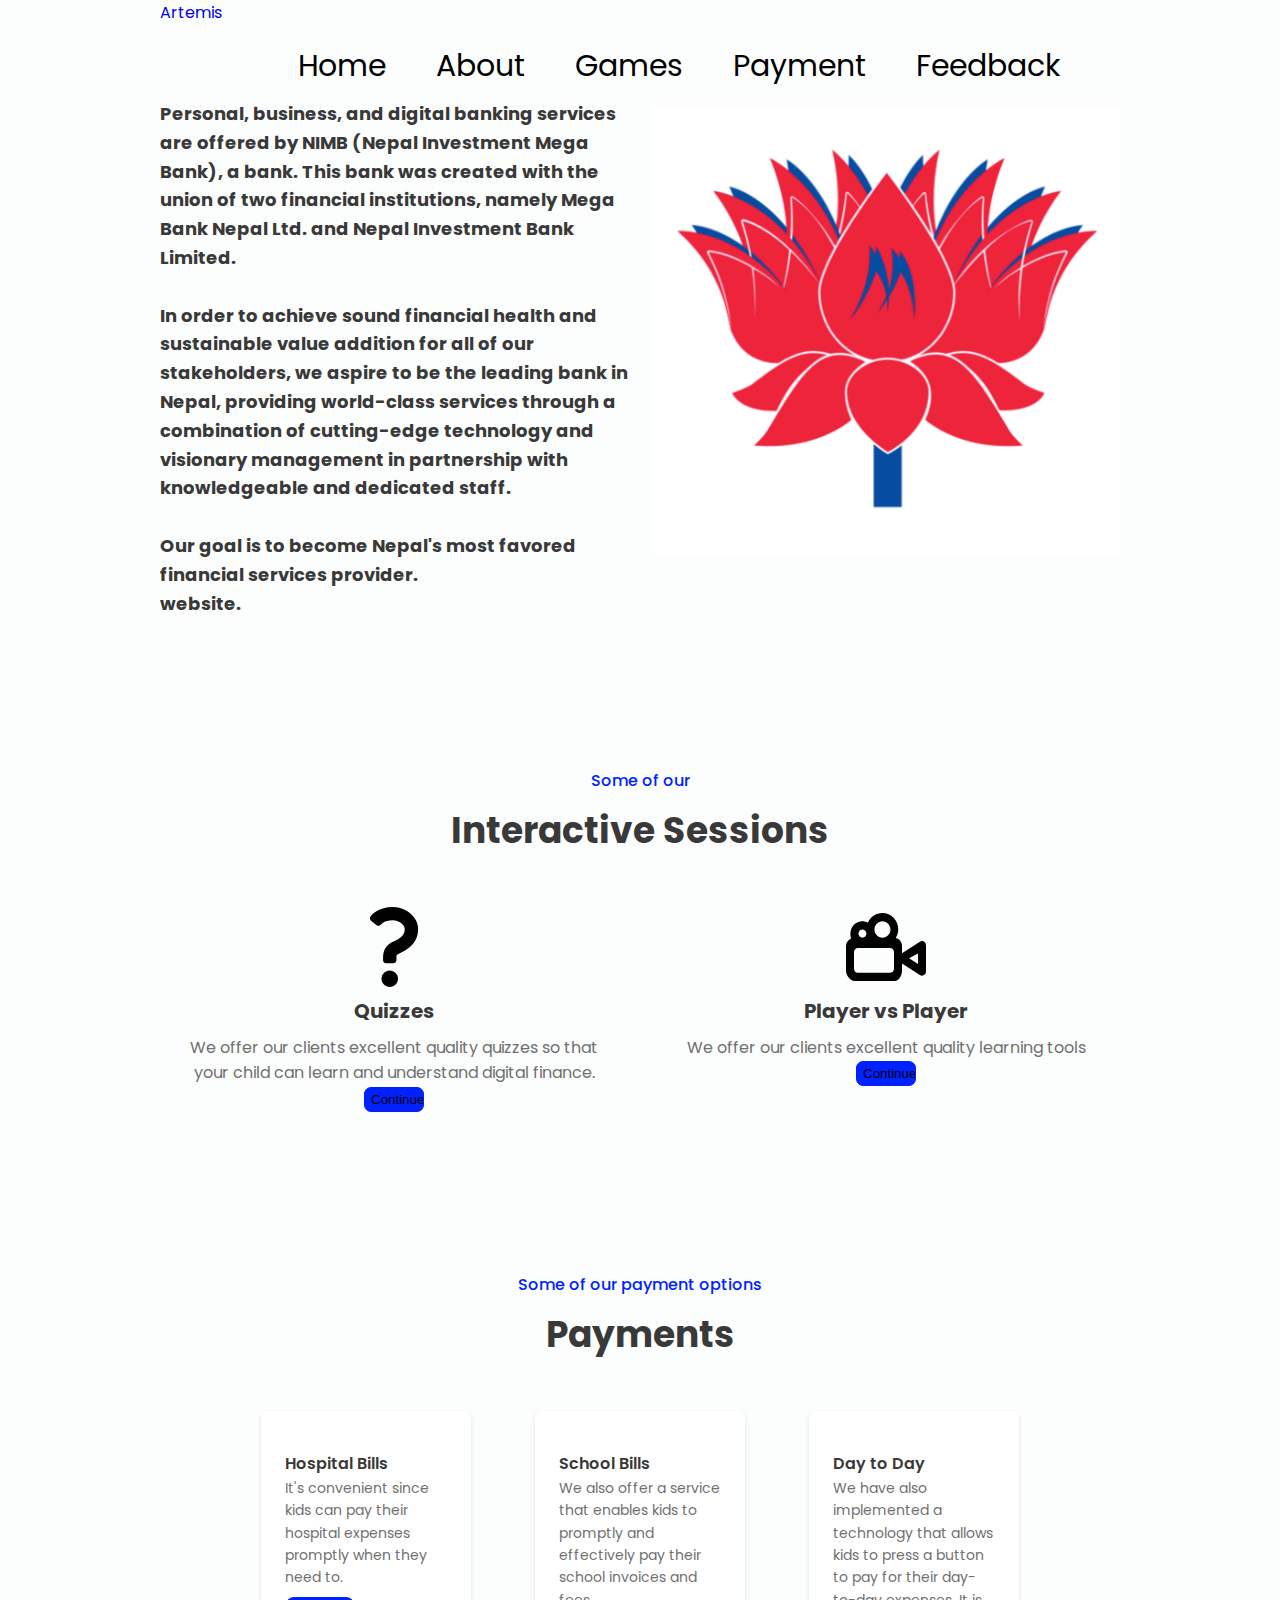
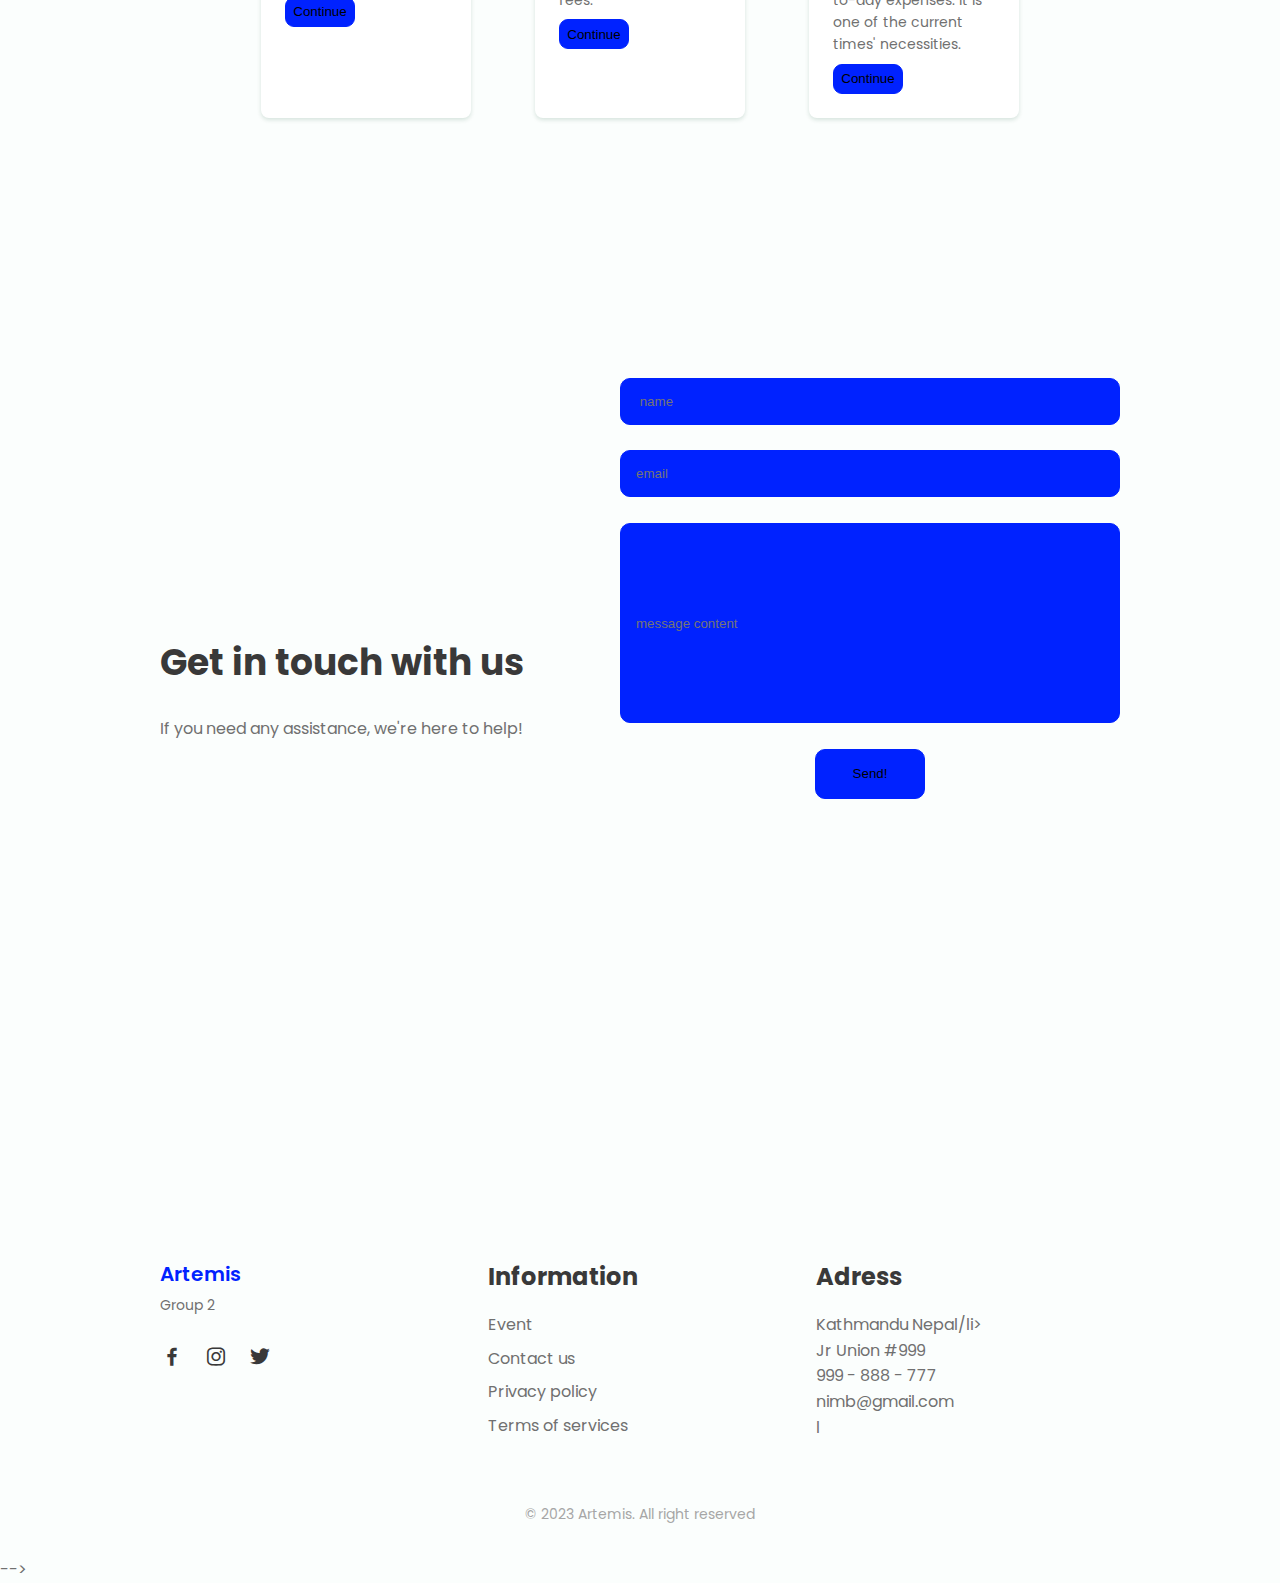
==== commit 6526d738: "Update index.html" ====
--- a/index.html
+++ b/index.html
@@ -19,7 +19,7 @@
 
       
         <!--========== HEADER ==========-->
-       <!--- <header class="l-header" id="header">
+       <header class="l-header" id="header">
             <nav class="nav bd-container">
                 <a href="#" class="nav__logo">Artemis</a>
 
@@ -42,7 +42,7 @@
                 </div>
             </nav>
         </header>
-    -->
+    
 
         <main class="l-main">
             <!--========== HOME ==========-->
@@ -206,6 +206,10 @@
             
                     </div>
 
+
+
+                    
+
                     
 
         </main>
